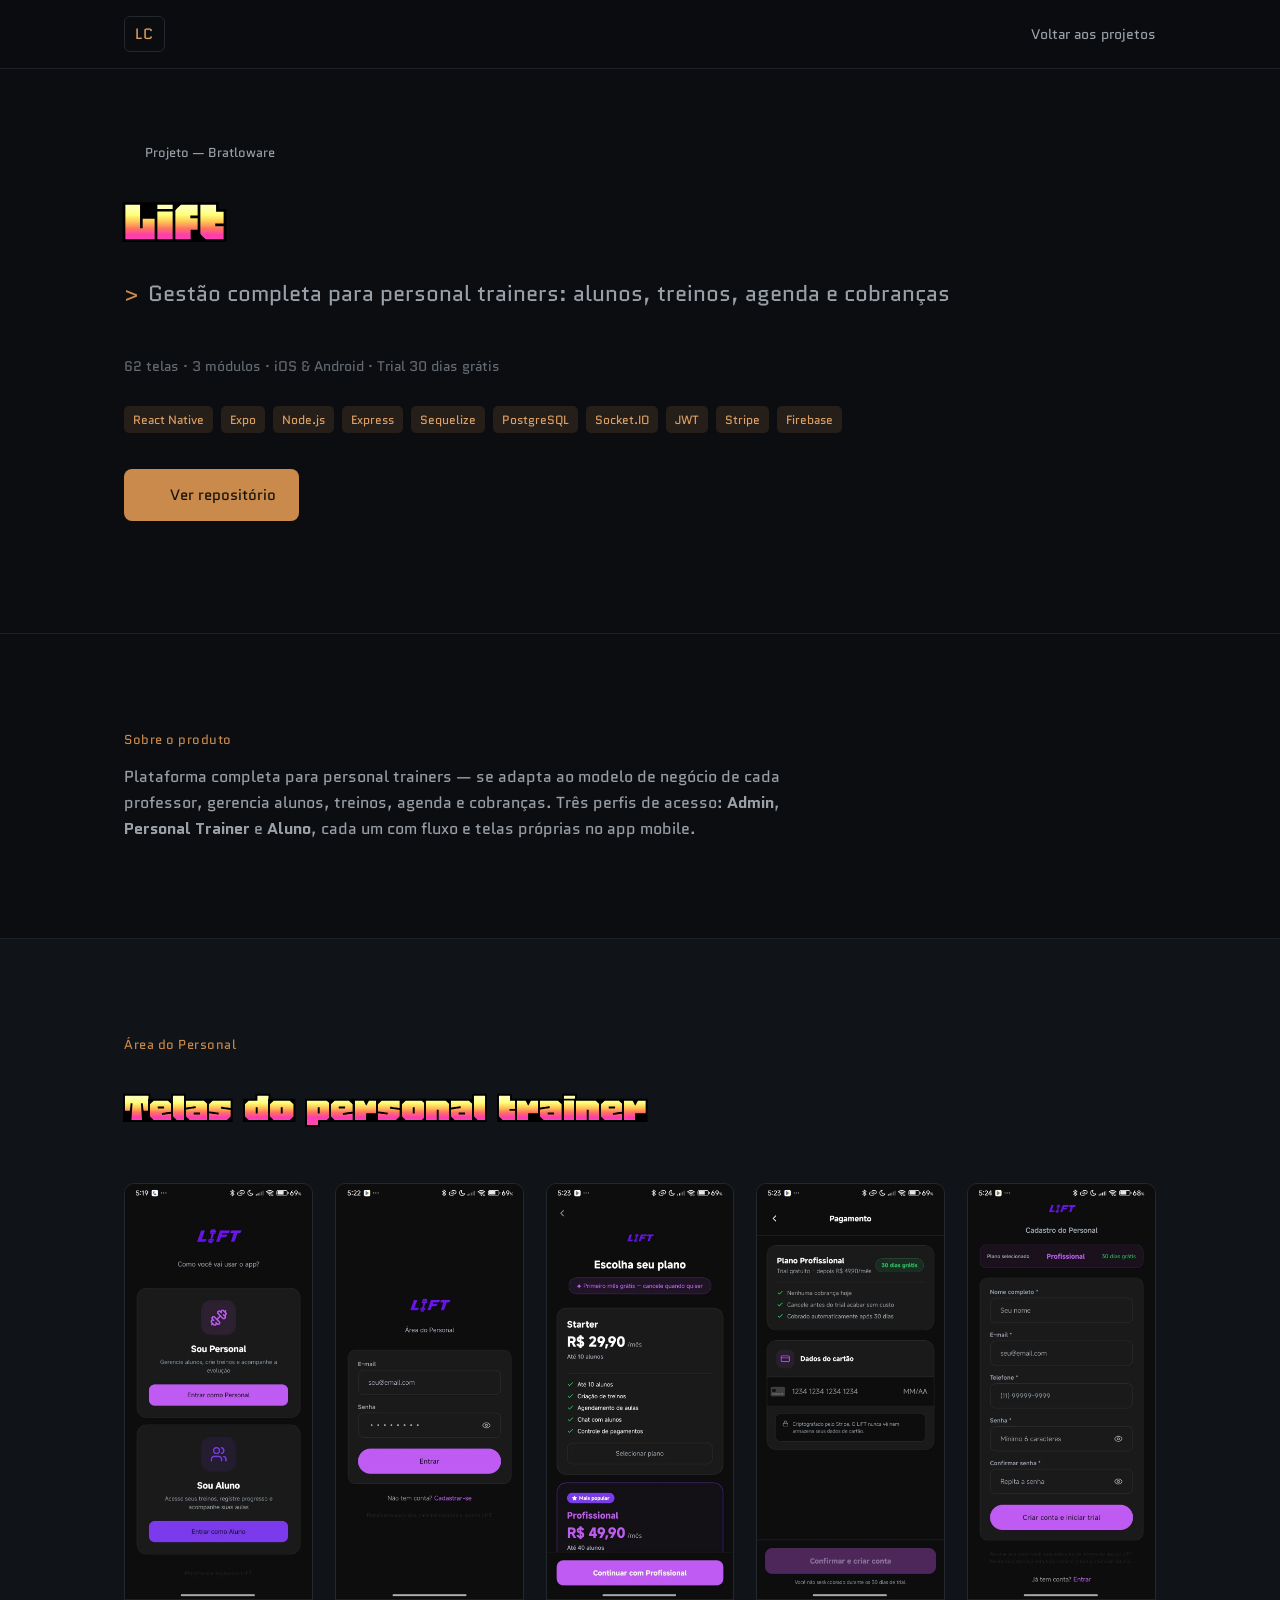
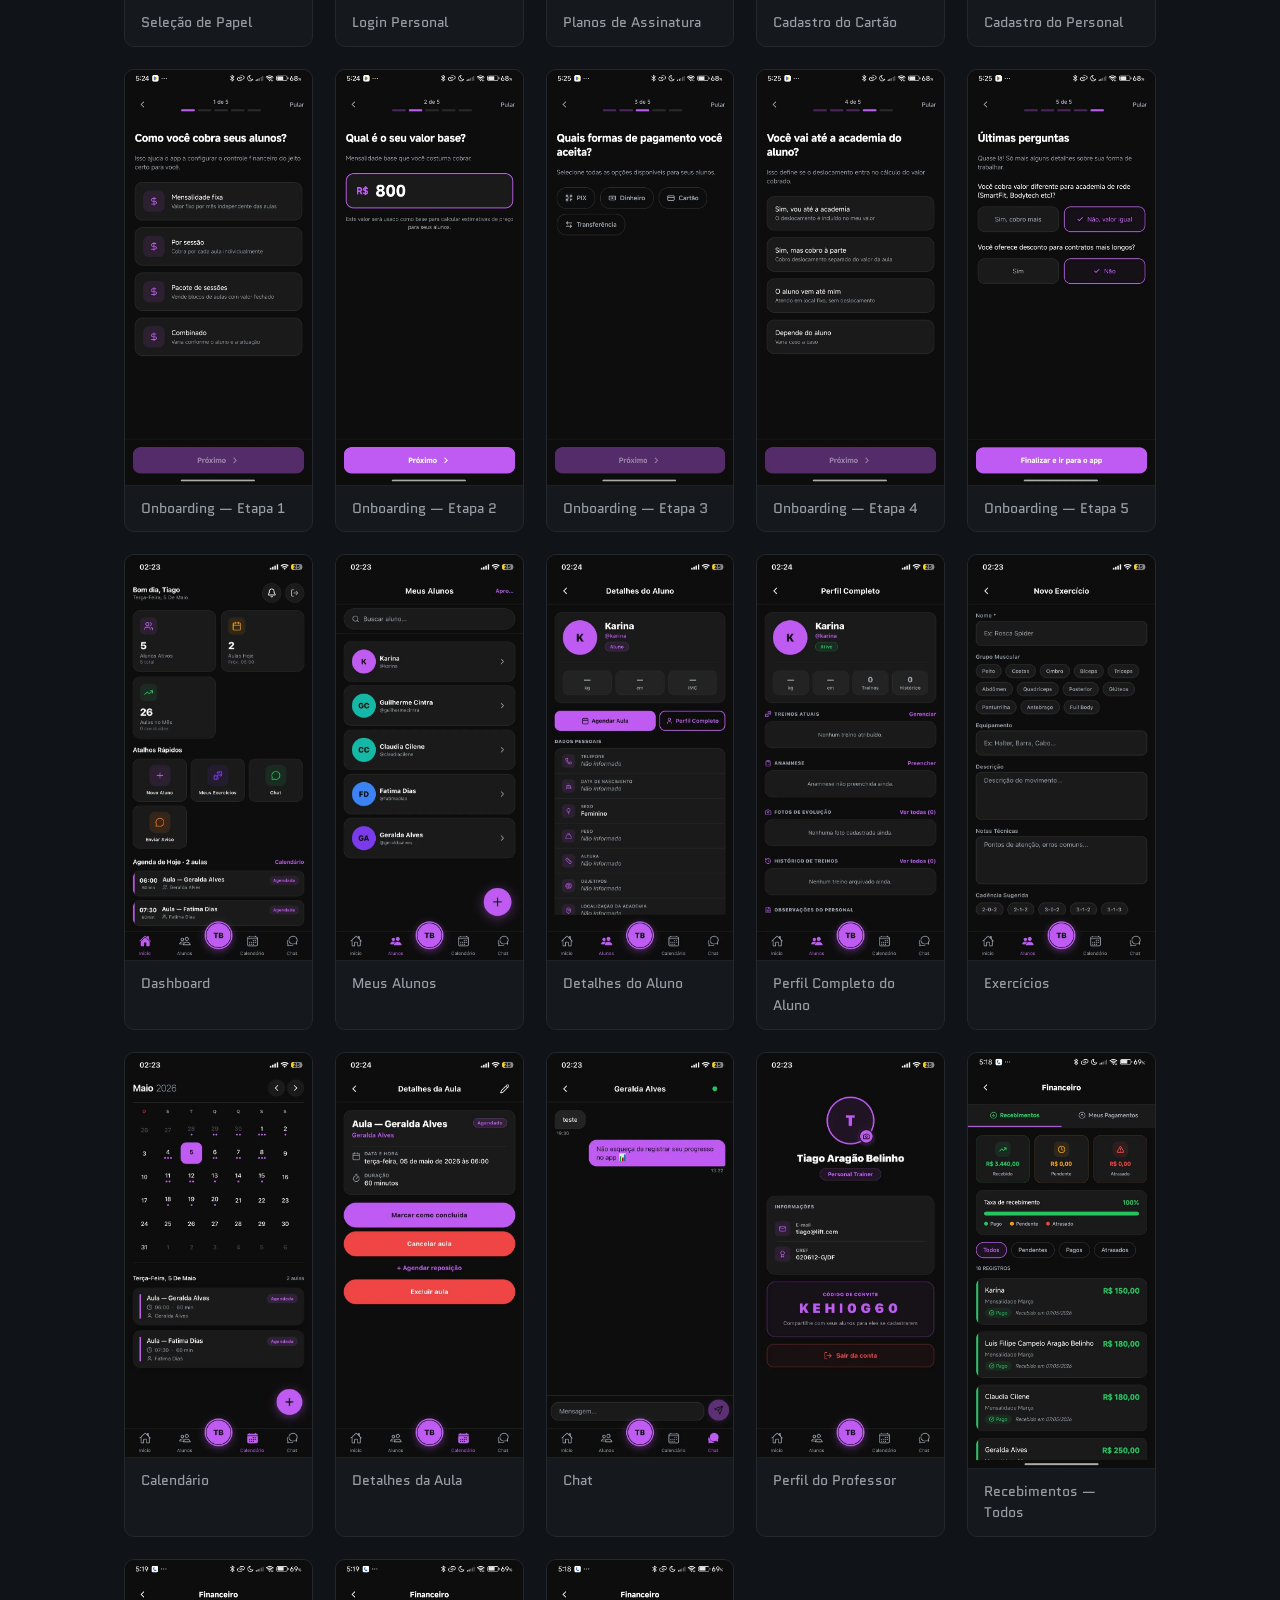
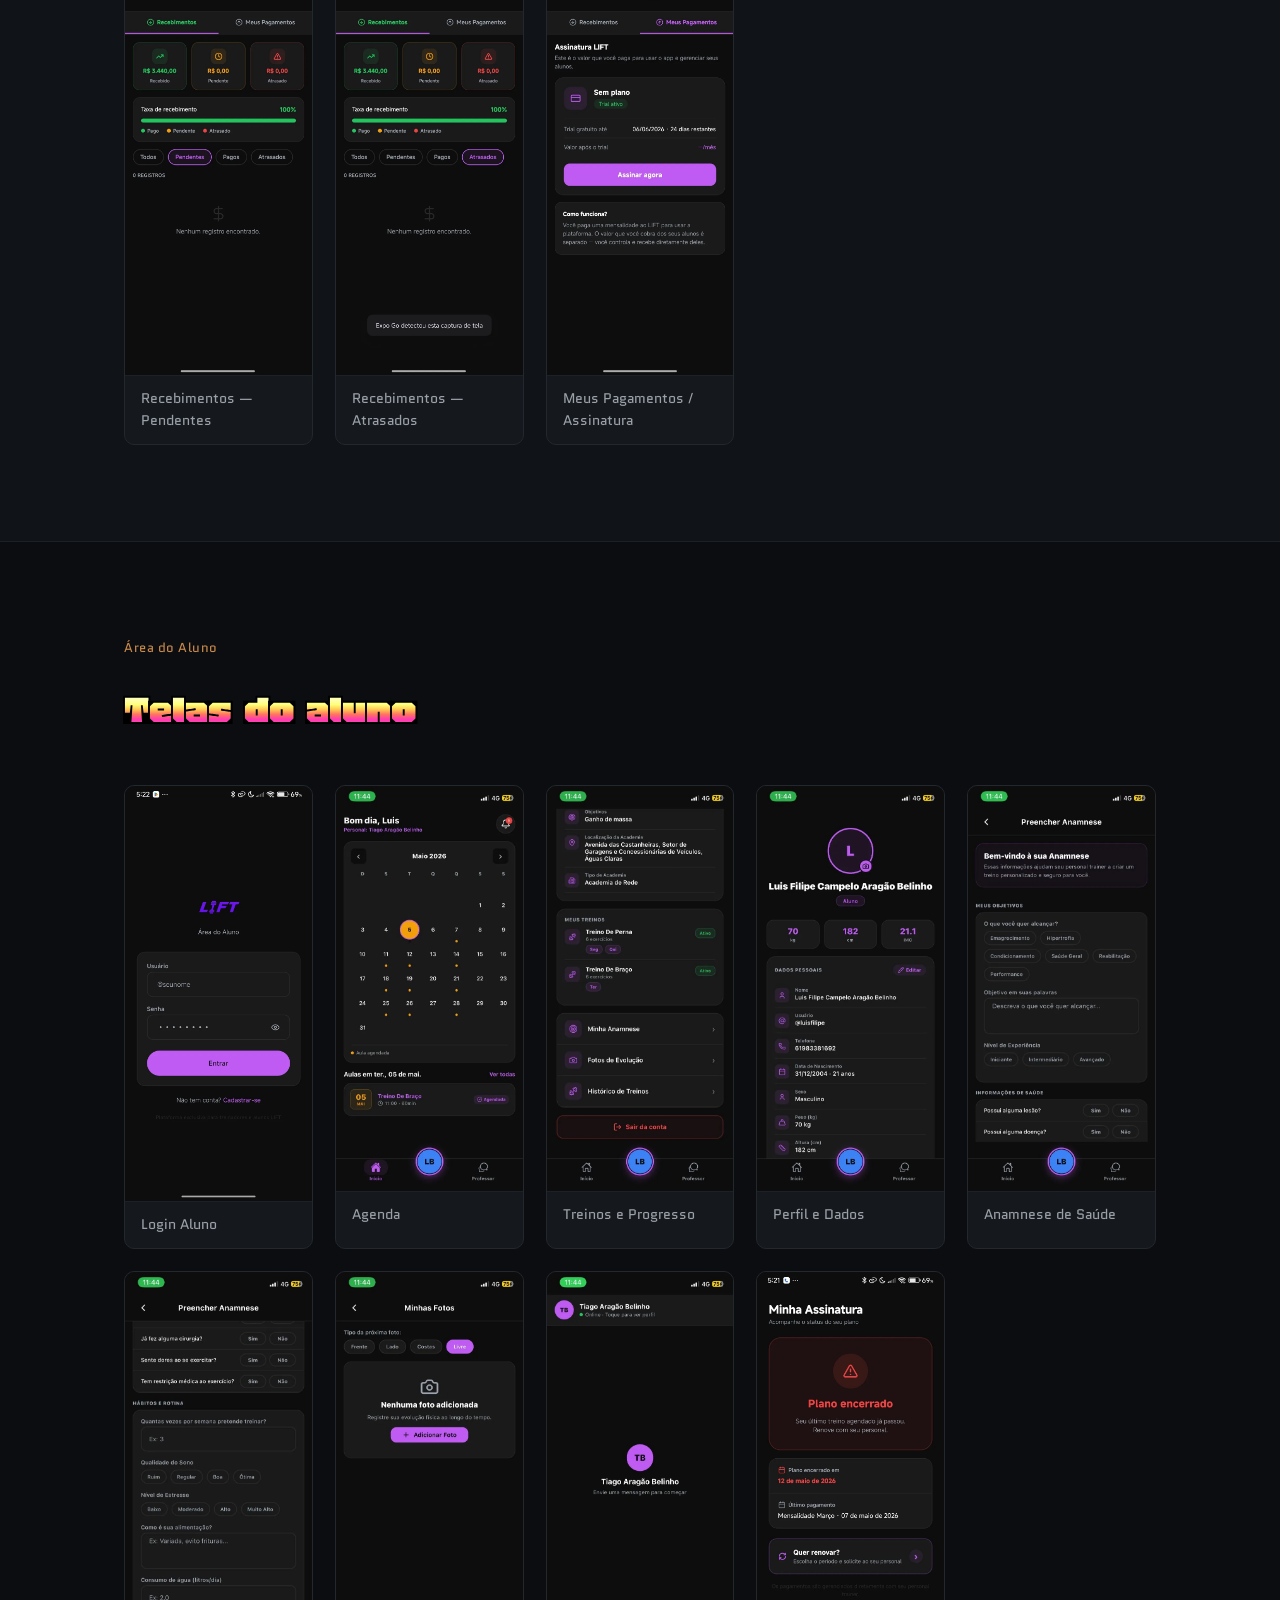
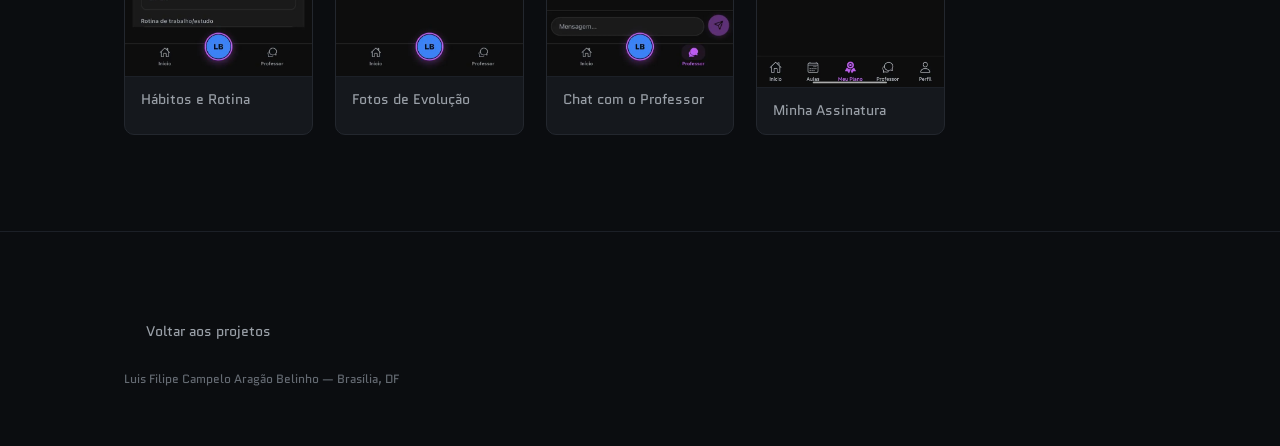
==== projetos/lift.html @ 2c2e4d17 "feito tela do lift" ====
<!DOCTYPE html>
<html lang="pt-BR">
<head>
  <meta charset="UTF-8">
  <meta name="viewport" content="width=device-width, initial-scale=1.0">
  <title>Lift — Projeto de Luis Filipe Campelo Aragão Belinho</title>
  <meta name="description" content="Lift: plataforma de gestão para personal trainers, alunos e academias. Telas da área do personal e da área do aluno.">
  <meta name="color-scheme" content="dark">

  <link rel="preconnect" href="https://fonts.googleapis.com">
  <link rel="preconnect" href="https://fonts.gstatic.com" crossorigin>
  <link href="https://fonts.googleapis.com/css2?family=Honk:MORF@15&family=Quantico:ital,wght@0,400;0,700;1,400;1,700&display=swap" rel="stylesheet">

  <link rel="stylesheet" href="../assets/css/style.css">
  <link rel="icon" href="data:,">
</head>
<body>
  <a class="skip-link" href="#conteudo">Pular para o conteúdo</a>

  <header class="site-header">
    <div class="wrap header-inner">
      <a class="brand" href="../index.html" aria-label="Início">
        <span class="brand-mark">LC</span>
      </a>

      <a class="back-link" href="../index.html#projetos">
        <i data-lucide="arrow-left" aria-hidden="true"></i>
        Voltar aos projetos
      </a>
    </div>
  </header>

  <main id="conteudo">
    <section class="hero project-hero">
      <div class="wrap hero-inner">
        <p class="hero-eyebrow">
          <i data-lucide="folder-git-2" aria-hidden="true"></i>
          Projeto — Bratloware
        </p>

        <h1 class="hero-name">Lift</h1>

        <p class="hero-role">
          <span class="prompt-mark" aria-hidden="true">&gt;</span>
          Gestão completa para personal trainers: alunos, treinos, agenda e cobranças
        </p>

        <p class="project-meta-line">62 telas · 3 módulos · iOS &amp; Android · Trial 30 dias grátis</p>

        <ul class="tag-list project-detail-tags">
          <li>React Native</li>
          <li>Expo</li>
          <li>Node.js</li>
          <li>Express</li>
          <li>Sequelize</li>
          <li>PostgreSQL</li>
          <li>Socket.IO</li>
          <li>JWT</li>
          <li>Stripe</li>
          <li>Firebase</li>
        </ul>

        <div class="hero-actions">
          <a class="btn btn-primary" href="https://github.com/BratlowareOrg/LIFT" target="_blank" rel="noopener noreferrer">
            <i data-lucide="github" aria-hidden="true"></i>
            Ver repositório
          </a>
        </div>
      </div>
    </section>

    <section class="section">
      <div class="wrap">
        <p class="section-kicker">Sobre o produto</p>
        <p class="about-text">
          Plataforma completa para personal trainers — se adapta ao modelo de negócio de cada
          professor, gerencia alunos, treinos, agenda e cobranças. Três perfis de acesso:
          <strong>Admin</strong>, <strong>Personal Trainer</strong> e <strong>Aluno</strong>, cada
          um com fluxo e telas próprias no app mobile.
        </p>
      </div>
    </section>

    <section class="section section-alt">
      <div class="wrap">
        <p class="section-kicker">Área do Personal</p>
        <h2 class="section-title">Telas do personal trainer</h2>

        <div class="screens-grid screens-grid-phone">
          <figure class="screen-card">
            <button class="screen-trigger" type="button" data-full="../assets/img/lift/role-select.webp">
              <img src="../assets/img/lift/role-select.webp" alt="Seleção de papel: Sou Personal ou Sou Aluno" loading="lazy">
            </button>
            <figcaption>Seleção de Papel</figcaption>
          </figure>

          <figure class="screen-card">
            <button class="screen-trigger" type="button" data-full="../assets/img/lift/login-personal.webp">
              <img src="../assets/img/lift/login-personal.webp" alt="Login do personal trainer" loading="lazy">
            </button>
            <figcaption>Login Personal</figcaption>
          </figure>

          <figure class="screen-card">
            <button class="screen-trigger" type="button" data-full="../assets/img/lift/planos.webp">
              <img src="../assets/img/lift/planos.webp" alt="Planos de assinatura: Free, Starter, Profissional e Elite" loading="lazy">
            </button>
            <figcaption>Planos de Assinatura</figcaption>
          </figure>

          <figure class="screen-card">
            <button class="screen-trigger" type="button" data-full="../assets/img/lift/card-setup.webp">
              <img src="../assets/img/lift/card-setup.webp" alt="Cadastro do cartão para o trial de 30 dias" loading="lazy">
            </button>
            <figcaption>Cadastro do Cartão</figcaption>
          </figure>

          <figure class="screen-card">
            <button class="screen-trigger" type="button" data-full="../assets/img/lift/cadastro-personal.webp">
              <img src="../assets/img/lift/cadastro-personal.webp" alt="Cadastro do personal trainer" loading="lazy">
            </button>
            <figcaption>Cadastro do Personal</figcaption>
          </figure>

          <figure class="screen-card">
            <button class="screen-trigger" type="button" data-full="../assets/img/lift/onboarding-etapa1.webp">
              <img src="../assets/img/lift/onboarding-etapa1.webp" alt="Onboarding etapa 1: como cobra os alunos" loading="lazy">
            </button>
            <figcaption>Onboarding — Etapa 1</figcaption>
          </figure>

          <figure class="screen-card">
            <button class="screen-trigger" type="button" data-full="../assets/img/lift/onboarding-etapa2.webp">
              <img src="../assets/img/lift/onboarding-etapa2.webp" alt="Onboarding etapa 2: valor base cobrado" loading="lazy">
            </button>
            <figcaption>Onboarding — Etapa 2</figcaption>
          </figure>

          <figure class="screen-card">
            <button class="screen-trigger" type="button" data-full="../assets/img/lift/onboarding-etapa3.webp">
              <img src="../assets/img/lift/onboarding-etapa3.webp" alt="Onboarding etapa 3: formas de pagamento aceitas" loading="lazy">
            </button>
            <figcaption>Onboarding — Etapa 3</figcaption>
          </figure>

          <figure class="screen-card">
            <button class="screen-trigger" type="button" data-full="../assets/img/lift/onboarding-etapa4.webp">
              <img src="../assets/img/lift/onboarding-etapa4.webp" alt="Onboarding etapa 4: atendimento na academia do aluno" loading="lazy">
            </button>
            <figcaption>Onboarding — Etapa 4</figcaption>
          </figure>

          <figure class="screen-card">
            <button class="screen-trigger" type="button" data-full="../assets/img/lift/onboarding-etapa5.webp">
              <img src="../assets/img/lift/onboarding-etapa5.webp" alt="Onboarding etapa 5: academia de rede e descontos" loading="lazy">
            </button>
            <figcaption>Onboarding — Etapa 5</figcaption>
          </figure>

          <figure class="screen-card">
            <button class="screen-trigger" type="button" data-full="../assets/img/lift/dashboard.webp">
              <img src="../assets/img/lift/dashboard.webp" alt="Dashboard do personal com métricas do dia" loading="lazy">
            </button>
            <figcaption>Dashboard</figcaption>
          </figure>

          <figure class="screen-card">
            <button class="screen-trigger" type="button" data-full="../assets/img/lift/meus-alunos.webp">
              <img src="../assets/img/lift/meus-alunos.webp" alt="Lista de alunos com busca rápida" loading="lazy">
            </button>
            <figcaption>Meus Alunos</figcaption>
          </figure>

          <figure class="screen-card">
            <button class="screen-trigger" type="button" data-full="../assets/img/lift/detalhes-aluno.webp">
              <img src="../assets/img/lift/detalhes-aluno.webp" alt="Detalhes do aluno: dados físicos e treinos ativos" loading="lazy">
            </button>
            <figcaption>Detalhes do Aluno</figcaption>
          </figure>

          <figure class="screen-card">
            <button class="screen-trigger" type="button" data-full="../assets/img/lift/perfil-completo-aluno.webp">
              <img src="../assets/img/lift/perfil-completo-aluno.webp" alt="Perfil completo do aluno com anamnese e fotos de evolução" loading="lazy">
            </button>
            <figcaption>Perfil Completo do Aluno</figcaption>
          </figure>

          <figure class="screen-card">
            <button class="screen-trigger" type="button" data-full="../assets/img/lift/exercicio.webp">
              <img src="../assets/img/lift/exercicio.webp" alt="Cadastro de exercício com grupo muscular e cadência" loading="lazy">
            </button>
            <figcaption>Exercícios</figcaption>
          </figure>

          <figure class="screen-card">
            <button class="screen-trigger" type="button" data-full="../assets/img/lift/calendario.webp">
              <img src="../assets/img/lift/calendario.webp" alt="Calendário mensal de aulas agendadas" loading="lazy">
            </button>
            <figcaption>Calendário</figcaption>
          </figure>

          <figure class="screen-card">
            <button class="screen-trigger" type="button" data-full="../assets/img/lift/detalhes-aula.webp">
              <img src="../assets/img/lift/detalhes-aula.webp" alt="Detalhes da aula com opções de concluir ou cancelar" loading="lazy">
            </button>
            <figcaption>Detalhes da Aula</figcaption>
          </figure>

          <figure class="screen-card">
            <button class="screen-trigger" type="button" data-full="../assets/img/lift/chat-professor.webp">
              <img src="../assets/img/lift/chat-professor.webp" alt="Chat individual do professor com o aluno" loading="lazy">
            </button>
            <figcaption>Chat</figcaption>
          </figure>

          <figure class="screen-card">
            <button class="screen-trigger" type="button" data-full="../assets/img/lift/perfil-professor.webp">
              <img src="../assets/img/lift/perfil-professor.webp" alt="Perfil do professor com código de convite e chave PIX" loading="lazy">
            </button>
            <figcaption>Perfil do Professor</figcaption>
          </figure>

          <figure class="screen-card">
            <button class="screen-trigger" type="button" data-full="../assets/img/lift/financeiro-recebimentos-todos.webp">
              <img src="../assets/img/lift/financeiro-recebimentos-todos.webp" alt="Painel de recebimentos dos alunos, filtro todos" loading="lazy">
            </button>
            <figcaption>Recebimentos — Todos</figcaption>
          </figure>

          <figure class="screen-card">
            <button class="screen-trigger" type="button" data-full="../assets/img/lift/financeiro-recebimentos-pendentes.webp">
              <img src="../assets/img/lift/financeiro-recebimentos-pendentes.webp" alt="Painel de recebimentos, filtro pendentes" loading="lazy">
            </button>
            <figcaption>Recebimentos — Pendentes</figcaption>
          </figure>

          <figure class="screen-card">
            <button class="screen-trigger" type="button" data-full="../assets/img/lift/financeiro-recebimentos-atrasados.webp">
              <img src="../assets/img/lift/financeiro-recebimentos-atrasados.webp" alt="Painel de recebimentos, filtro atrasados" loading="lazy">
            </button>
            <figcaption>Recebimentos — Atrasados</figcaption>
          </figure>

          <figure class="screen-card">
            <button class="screen-trigger" type="button" data-full="../assets/img/lift/financeiro-meus-pagamentos.webp">
              <img src="../assets/img/lift/financeiro-meus-pagamentos.webp" alt="Assinatura do personal no Lift: plano e status" loading="lazy">
            </button>
            <figcaption>Meus Pagamentos / Assinatura</figcaption>
          </figure>
        </div>
      </div>
    </section>

    <section class="section">
      <div class="wrap">
        <p class="section-kicker">Área do Aluno</p>
        <h2 class="section-title">Telas do aluno</h2>

        <div class="screens-grid screens-grid-phone">
          <figure class="screen-card">
            <button class="screen-trigger" type="button" data-full="../assets/img/lift/login-aluno.webp">
              <img src="../assets/img/lift/login-aluno.webp" alt="Login do aluno" loading="lazy">
            </button>
            <figcaption>Login Aluno</figcaption>
          </figure>

          <figure class="screen-card">
            <button class="screen-trigger" type="button" data-full="../assets/img/lift/agenda-aluno.webp">
              <img src="../assets/img/lift/agenda-aluno.webp" alt="Agenda do aluno com próximas aulas" loading="lazy">
            </button>
            <figcaption>Agenda</figcaption>
          </figure>

          <figure class="screen-card">
            <button class="screen-trigger" type="button" data-full="../assets/img/lift/treinos-aluno.webp">
              <img src="../assets/img/lift/treinos-aluno.webp" alt="Treinos atribuídos pelo professor, com séries e cargas" loading="lazy">
            </button>
            <figcaption>Treinos e Progresso</figcaption>
          </figure>

          <figure class="screen-card">
            <button class="screen-trigger" type="button" data-full="../assets/img/lift/perfil-aluno.webp">
              <img src="../assets/img/lift/perfil-aluno.webp" alt="Perfil e dados do aluno" loading="lazy">
            </button>
            <figcaption>Perfil e Dados</figcaption>
          </figure>

          <figure class="screen-card">
            <button class="screen-trigger" type="button" data-full="../assets/img/lift/anamnese.webp">
              <img src="../assets/img/lift/anamnese.webp" alt="Questionário de anamnese de saúde" loading="lazy">
            </button>
            <figcaption>Anamnese de Saúde</figcaption>
          </figure>

          <figure class="screen-card">
            <button class="screen-trigger" type="button" data-full="../assets/img/lift/habitos-rotina.webp">
              <img src="../assets/img/lift/habitos-rotina.webp" alt="Hábitos e rotina: sono, estresse e alimentação" loading="lazy">
            </button>
            <figcaption>Hábitos e Rotina</figcaption>
          </figure>

          <figure class="screen-card">
            <button class="screen-trigger" type="button" data-full="../assets/img/lift/fotos-evolucao.webp">
              <img src="../assets/img/lift/fotos-evolucao.webp" alt="Fotos de evolução física por categoria" loading="lazy">
            </button>
            <figcaption>Fotos de Evolução</figcaption>
          </figure>

          <figure class="screen-card">
            <button class="screen-trigger" type="button" data-full="../assets/img/lift/chat-aluno.webp">
              <img src="../assets/img/lift/chat-aluno.webp" alt="Chat do aluno com o professor" loading="lazy">
            </button>
            <figcaption>Chat com o Professor</figcaption>
          </figure>

          <figure class="screen-card">
            <button class="screen-trigger" type="button" data-full="../assets/img/lift/minha-assinatura.webp">
              <img src="../assets/img/lift/minha-assinatura.webp" alt="Status da assinatura do aluno e botão de renovar" loading="lazy">
            </button>
            <figcaption>Minha Assinatura</figcaption>
          </figure>
        </div>
      </div>
    </section>
  </main>

  <footer class="site-footer">
    <div class="wrap footer-inner">
      <a class="back-link" href="../index.html#projetos">
        <i data-lucide="arrow-left" aria-hidden="true"></i>
        Voltar aos projetos
      </a>
      <p class="footer-note">Luis Filipe Campelo Aragão Belinho — Brasília, DF</p>
    </div>
  </footer>

  <div class="lightbox" id="lightbox" hidden>
    <button class="lightbox-close" id="lightboxClose" type="button" aria-label="Fechar imagem">
      <i data-lucide="x" aria-hidden="true"></i>
    </button>
    <img id="lightboxImg" src="" alt="">
  </div>

  <script src="https://unpkg.com/lucide@0.260.0/dist/umd/lucide.js"></script>
  <script src="../assets/js/project-gallery.js"></script>
</body>
</html>
---- assets/css/style.css ----
/* ---------------------------------------------------------------
   Luis Filipe Campelo Aragão Belinho — Portfólio
   Paleta escura sóbria: base grafite-azulada + accent cobre.
   Tipografia: Honk nos títulos (h1/h2/h3), Quantico no resto.
--------------------------------------------------------------- */

:root {
  --bg: #0b0d10;
  --bg-elevated: #101317;
  --surface: #15181d;
  --surface-hover: #1a1e24;
  --border: #23272e;
  --border-soft: #1c2027;

  --text: #eae7e1;
  --text-muted: #9aa0a8;
  --text-faint: #656b73;

  --accent: #c98a4b;
  --accent-strong: #e0a165;
  --accent-soft: rgba(201, 138, 75, 0.14);

  --font-display: "Honk", system-ui, sans-serif;
  --font-body: "Quantico", system-ui, -apple-system, sans-serif;
  --font-mono: "Quantico", "SFMono-Regular", Consolas, monospace;

  --max-width: 1080px;
  --radius: 10px;
  --transition: 180ms cubic-bezier(0.4, 0, 0.2, 1);
}

/* Reset ----------------------------------------------------------- */
*,
*::before,
*::after {
  box-sizing: border-box;
  margin: 0;
  padding: 0;
}

html {
  scroll-behavior: smooth;
}

@media (prefers-reduced-motion: reduce) {
  html {
    scroll-behavior: auto;
  }
  *,
  *::before,
  *::after {
    animation-duration: 0.01ms !important;
    animation-iteration-count: 1 !important;
    transition-duration: 0.01ms !important;
  }
}

body {
  background: var(--bg);
  color: var(--text);
  font-family: var(--font-body);
  font-size: 16px;
  line-height: 1.6;
  -webkit-font-smoothing: antialiased;
}

img,
svg {
  display: block;
  max-width: 100%;
}

a {
  color: inherit;
  text-decoration: none;
}

ul {
  list-style: none;
}

button {
  font: inherit;
  color: inherit;
  background: none;
  border: none;
  cursor: pointer;
}

h1,
h2,
h3 {
  font-weight: 600;
  letter-spacing: -0.01em;
}

h1,
h2 {
  font-family: var(--font-display);
}

h3 {
  font-family: var(--font-body);
}

[data-lucide] {
  width: 1.15em;
  height: 1.15em;
  stroke-width: 1.75;
}

.wrap {
  max-width: var(--max-width);
  margin: 0 auto;
  padding: 0 24px;
}

.skip-link {
  position: absolute;
  top: -100%;
  left: 24px;
  z-index: 200;
  background: var(--accent);
  color: #14100a;
  padding: 10px 16px;
  border-radius: 6px;
  font-weight: 600;
  transition: top var(--transition);
}

.skip-link:focus {
  top: 12px;
}

:focus-visible {
  outline: 2px solid var(--accent-strong);
  outline-offset: 3px;
}

/* Header ------------------------------------------------------------ */
.site-header {
  position: sticky;
  top: 0;
  z-index: 100;
  background: rgba(11, 13, 16, 0.86);
  backdrop-filter: blur(10px);
  border-bottom: 1px solid var(--border-soft);
}

.header-inner {
  display: flex;
  align-items: center;
  justify-content: space-between;
  height: 68px;
}

.brand-mark {
  font-family: var(--font-mono);
  font-size: 0.95rem;
  font-weight: 500;
  letter-spacing: 0.06em;
  color: var(--accent-strong);
  border: 1px solid var(--border);
  border-radius: 6px;
  padding: 6px 10px;
}

.site-nav ul {
  display: flex;
  gap: 32px;
}

.site-nav a {
  font-size: 0.9rem;
  color: var(--text-muted);
  transition: color var(--transition);
}

.site-nav a:hover,
.site-nav a.is-active {
  color: var(--text);
}

.nav-toggle {
  display: none;
  color: var(--text);
}

.nav-toggle .icon-close {
  display: none;
}

.nav-toggle[aria-expanded="true"] .icon-menu {
  display: none;
}

.nav-toggle[aria-expanded="true"] .icon-close {
  display: block;
}

.mobile-nav {
  border-top: 1px solid var(--border-soft);
  background: var(--bg-elevated);
}

.mobile-nav ul {
  display: flex;
  flex-direction: column;
  padding: 8px 24px 16px;
}

.mobile-nav a {
  display: block;
  padding: 12px 0;
  font-size: 0.95rem;
  color: var(--text-muted);
  border-bottom: 1px solid var(--border-soft);
}

.mobile-nav a:hover {
  color: var(--text);
}

@media (max-width: 720px) {
  .site-nav {
    display: none;
  }
  .nav-toggle {
    display: inline-flex;
  }
}

/* Hero --------------------------------------------------------------- */
.hero {
  padding: 112px 0 88px;
  border-bottom: 1px solid var(--border-soft);
}

.hero-eyebrow {
  display: inline-flex;
  align-items: center;
  gap: 8px;
  font-family: var(--font-mono);
  font-size: 0.82rem;
  color: var(--text-muted);
  margin-bottom: 24px;
}

.hero-eyebrow [data-lucide] {
  width: 1em;
  height: 1em;
  color: var(--accent);
}

.hero-name {
  font-size: clamp(2.5rem, 6vw, 4.25rem);
  line-height: 1.05;
  margin-bottom: 18px;
}

.hero-role {
  display: flex;
  align-items: baseline;
  gap: 10px;
  font-size: clamp(1.1rem, 2.4vw, 1.4rem);
  color: var(--text-muted);
  margin-bottom: 44px;
}

.prompt-mark {
  font-family: var(--font-mono);
  color: var(--accent);
}

.hero-actions {
  display: flex;
  flex-wrap: wrap;
  gap: 14px;
  margin-bottom: 48px;
}

.btn {
  display: inline-flex;
  align-items: center;
  gap: 8px;
  padding: 13px 22px;
  border-radius: 8px;
  font-size: 0.92rem;
  font-weight: 500;
  border: 1px solid transparent;
  transition: background var(--transition), border-color var(--transition), transform var(--transition);
}

.btn [data-lucide] {
  width: 1em;
  height: 1em;
}

.btn:active {
  transform: translateY(1px);
}

.btn-primary {
  background: var(--accent);
  color: #14100a;
}

.btn-primary:hover {
  background: var(--accent-strong);
}

.btn-ghost {
  border-color: var(--border);
  color: var(--text);
}

.btn-ghost:hover {
  border-color: var(--accent);
  background: var(--surface);
}

.hero-social {
  display: flex;
  gap: 14px;
}

.hero-social a {
  display: inline-flex;
  align-items: center;
  justify-content: center;
  width: 40px;
  height: 40px;
  border: 1px solid var(--border);
  border-radius: 8px;
  color: var(--text-muted);
  transition: color var(--transition), border-color var(--transition);
}

.hero-social a:hover {
  color: var(--accent-strong);
  border-color: var(--accent);
}

/* Sections ------------------------------------------------------------ */
.section {
  padding: 96px 0;
  border-bottom: 1px solid var(--border-soft);
}

.section-alt {
  background: var(--bg-elevated);
}

.section-kicker {
  font-family: var(--font-mono);
  font-size: 0.8rem;
  color: var(--accent);
  letter-spacing: 0.04em;
  margin-bottom: 14px;
}

.section-title {
  font-size: clamp(2.1rem, 4.2vw, 3rem);
  margin-bottom: 36px;
  max-width: 640px;
}

.about-text {
  max-width: 680px;
  color: var(--text-muted);
  font-size: 1.02rem;
}

/* Skills ---------------------------------------------------------------- */
.skills-grid {
  display: grid;
  grid-template-columns: repeat(auto-fit, minmax(230px, 1fr));
  gap: 20px;
}

.skill-group {
  border: 1px solid var(--border);
  border-radius: var(--radius);
  padding: 22px;
  background: var(--surface);
  transition: border-color var(--transition);
}

.skill-group:hover {
  border-color: var(--accent);
}

.skill-group-head {
  display: flex;
  align-items: center;
  gap: 10px;
  margin-bottom: 16px;
  color: var(--accent-strong);
}

.skill-group-head h3 {
  font-size: 0.95rem;
  color: var(--text);
}

.skill-chips {
  display: flex;
  flex-wrap: wrap;
  gap: 8px;
}

.skill-chips li {
  font-size: 0.82rem;
  color: var(--text-muted);
  border: 1px solid var(--border-soft);
  border-radius: 6px;
  padding: 5px 10px;
}

/* Projects ---------------------------------------------------------------- */
.projects-grid {
  display: grid;
  grid-template-columns: repeat(auto-fit, minmax(320px, 1fr));
  gap: 22px;
}

.project-card {
  border: 1px solid var(--border);
  border-radius: var(--radius);
  padding: 28px;
  background: var(--surface);
  transition: border-color var(--transition), transform var(--transition);
}

.project-card:hover {
  border-color: var(--accent);
  transform: translateY(-2px);
}

.project-card-head {
  display: flex;
  align-items: center;
  justify-content: space-between;
  margin-bottom: 14px;
}

.project-card-head h3 {
  font-size: 1.15rem;
}

.project-more-link {
  display: inline-flex;
  align-items: center;
  gap: 6px;
  flex-shrink: 0;
  font-family: var(--font-mono);
  font-size: 0.8rem;
  color: var(--text-muted);
  padding: 6px 12px;
  border: 1px solid var(--border);
  border-radius: 8px;
  transition: color var(--transition), border-color var(--transition), transform var(--transition);
}

.project-more-link [data-lucide] {
  width: 0.95em;
  height: 0.95em;
  transition: transform var(--transition);
}

.project-more-link:hover {
  color: var(--accent-strong);
  border-color: var(--accent);
}

.project-more-link:hover [data-lucide] {
  transform: translateX(2px);
}

.project-card p {
  color: var(--text-muted);
  font-size: 0.94rem;
  margin-bottom: 18px;
}

.project-stack {
  display: flex;
  align-items: center;
  flex-wrap: wrap;
  gap: 10px;
  min-height: 30px;
}

.project-stack-label {
  display: inline-flex;
  align-items: center;
  gap: 6px;
  font-family: var(--font-mono);
  font-size: 0.75rem;
  color: var(--text-faint);
  flex-shrink: 0;
}

.project-stack-label [data-lucide] {
  width: 0.95em;
  height: 0.95em;
  color: var(--accent);
}

.tag-list {
  display: flex;
  flex-wrap: wrap;
  gap: 8px;
}

.tag-list li {
  font-family: var(--font-mono);
  font-size: 0.75rem;
  color: var(--accent-strong);
  background: var(--accent-soft);
  border-radius: 5px;
  padding: 4px 9px;
}

/* Em dispositivos com hover real, o stack fica oculto até o cursor passar
   sobre o card — reforça a leitura "terminal" do rótulo ">" sem esconder
   a informação de quem usa toque (sem :hover confiável). */
@media (hover: hover) and (pointer: fine) {
  .project-stack-label::after {
    content: "_";
    margin-left: 1px;
    color: var(--accent);
    animation: caret-blink 1.1s steps(1) infinite;
  }

  .project-card:hover .project-stack-label::after,
  .project-card:focus-within .project-stack-label::after {
    display: none;
  }

  .project-stack .tag-list li {
    opacity: 0;
    transform: translateX(-8px);
    transition: opacity 260ms ease, transform 260ms ease;
  }

  .project-stack .tag-list li:nth-child(1) { transition-delay: 40ms; }
  .project-stack .tag-list li:nth-child(2) { transition-delay: 100ms; }
  .project-stack .tag-list li:nth-child(3) { transition-delay: 160ms; }
  .project-stack .tag-list li:nth-child(4) { transition-delay: 220ms; }
  .project-stack .tag-list li:nth-child(5) { transition-delay: 280ms; }

  .project-card:hover .project-stack .tag-list li,
  .project-card:focus-within .project-stack .tag-list li {
    opacity: 1;
    transform: translateX(0);
  }
}

@keyframes caret-blink {
  0%, 45% { opacity: 1; }
  50%, 100% { opacity: 0; }
}

/* Timeline (Experiência) ---------------------------------------------------- */
.timeline {
  position: relative;
  max-width: 680px;
}

.timeline-item {
  position: relative;
  padding-left: 28px;
  border-left: 1px solid var(--border);
}

.timeline-item:not(:last-child) {
  padding-bottom: 8px;
}

.timeline-marker {
  position: absolute;
  left: -5px;
  top: 6px;
  width: 9px;
  height: 9px;
  border-radius: 50%;
  background: var(--accent);
}

.timeline-period {
  font-family: var(--font-mono);
  font-size: 0.78rem;
  color: var(--accent);
  margin-bottom: 8px;
}

.timeline-content h3 {
  font-size: 1.1rem;
  margin-bottom: 6px;
}

.timeline-meta {
  color: var(--text-faint);
  font-size: 0.85rem;
  margin-bottom: 12px;
}

.timeline-content p:last-child {
  color: var(--text-muted);
  font-size: 0.94rem;
  max-width: 600px;
}

/* Education ------------------------------------------------------------------ */
.education-list {
  display: flex;
  flex-direction: column;
  gap: 24px;
  max-width: 680px;
}

.education-list li {
  display: flex;
  gap: 16px;
  align-items: flex-start;
}

.education-list [data-lucide] {
  color: var(--accent);
  flex-shrink: 0;
  margin-top: 2px;
}

.education-list h3 {
  font-size: 1rem;
  margin-bottom: 4px;
}

/* Certificados ----------------------------------------------------------------- */
.certificates-grid {
  display: grid;
  grid-template-columns: repeat(auto-fit, minmax(240px, 1fr));
  gap: 18px;
}

.certificate-card {
  border: 1px solid var(--border);
  border-radius: var(--radius);
  padding: 22px;
  background: var(--surface);
  transition: border-color var(--transition), transform var(--transition);
}

.certificate-card:hover {
  border-color: var(--accent);
  transform: translateY(-2px);
}

.certificate-card-featured {
  grid-column: span 2;
  border-color: var(--accent);
  background: linear-gradient(160deg, var(--accent-soft), var(--surface) 60%);
}

.certificate-card-head {
  display: flex;
  align-items: center;
  justify-content: space-between;
  margin-bottom: 14px;
}

.certificate-card-head > [data-lucide]:first-child {
  color: var(--accent);
  width: 1.3em;
  height: 1.3em;
}

.certificate-card-head a {
  display: inline-flex;
  align-items: center;
  justify-content: center;
  width: 34px;
  height: 34px;
  border: 1px solid var(--border);
  border-radius: 8px;
  color: var(--text-muted);
  transition: color var(--transition), border-color var(--transition);
}

.certificate-card-head a:hover {
  color: var(--accent-strong);
  border-color: var(--accent);
}

.certificate-card h3 {
  font-size: 1.02rem;
  margin-bottom: 6px;
}

.certificate-meta {
  font-family: var(--font-mono);
  font-size: 0.78rem;
  color: var(--text-faint);
}

.certificate-card p:not(.certificate-meta) {
  margin-top: 10px;
  color: var(--text-muted);
  font-size: 0.9rem;
}

@media (max-width: 640px) {
  .certificate-card-featured {
    grid-column: span 1;
  }
}

/* Footer / Contato ------------------------------------------------------------- */
.site-footer {
  padding: 88px 0 56px;
}

.contact-list {
  display: grid;
  grid-template-columns: repeat(auto-fit, minmax(240px, 1fr));
  gap: 14px;
  margin-bottom: 56px;
}

.contact-list a {
  display: flex;
  align-items: center;
  gap: 12px;
  padding: 14px 16px;
  border: 1px solid var(--border);
  border-radius: var(--radius);
  color: var(--text-muted);
  font-size: 0.9rem;
  transition: color var(--transition), border-color var(--transition);
}

.contact-list a:hover {
  color: var(--text);
  border-color: var(--accent);
}

.contact-list [data-lucide] {
  color: var(--accent);
  flex-shrink: 0;
}

.footer-note {
  font-family: var(--font-mono);
  font-size: 0.78rem;
  color: var(--text-faint);
}

/* Project detail pages ---------------------------------------------------- */
.back-link {
  display: inline-flex;
  align-items: center;
  gap: 8px;
  font-size: 0.88rem;
  color: var(--text-muted);
  transition: color var(--transition);
}

.back-link [data-lucide] {
  width: 1em;
  height: 1em;
}

.back-link:hover {
  color: var(--accent-strong);
}

.site-footer .back-link {
  margin-bottom: 28px;
}

.project-hero {
  padding: 72px 0 64px;
}

.project-meta-line {
  font-family: var(--font-mono);
  font-size: 0.85rem;
  color: var(--text-faint);
  margin-bottom: 28px;
}

.project-detail-tags {
  margin-bottom: 36px;
}

.screens-grid {
  display: grid;
  grid-template-columns: repeat(auto-fit, minmax(300px, 1fr));
  gap: 22px;
}

.screens-grid-phone {
  grid-template-columns: repeat(auto-fill, minmax(160px, 1fr));
}

.screen-card {
  border: 1px solid var(--border);
  border-radius: var(--radius);
  overflow: hidden;
  background: var(--surface);
  transition: border-color var(--transition), transform var(--transition);
}

.screen-card:hover {
  border-color: var(--accent);
  transform: translateY(-2px);
}

.screen-trigger {
  display: block;
  width: 100%;
  padding: 0;
  border: none;
  background: none;
  cursor: zoom-in;
  line-height: 0;
}

.screen-trigger img {
  width: 100%;
  height: auto;
  display: block;
}

.screen-card figcaption {
  padding: 12px 16px;
  font-size: 0.85rem;
  color: var(--text-muted);
  border-top: 1px solid var(--border-soft);
}

.lightbox {
  position: fixed;
  inset: 0;
  z-index: 300;
  display: flex;
  align-items: center;
  justify-content: center;
  padding: 40px;
  background: rgba(6, 7, 9, 0.92);
  backdrop-filter: blur(4px);
}

.lightbox[hidden] {
  display: none;
}

.lightbox img {
  max-width: 100%;
  max-height: 100%;
  border-radius: 8px;
  border: 1px solid var(--border);
}

.lightbox-close {
  position: absolute;
  top: 24px;
  right: 24px;
  display: inline-flex;
  align-items: center;
  justify-content: center;
  width: 40px;
  height: 40px;
  border: 1px solid var(--border);
  border-radius: 8px;
  color: var(--text);
  background: var(--bg-elevated);
  transition: border-color var(--transition), color var(--transition);
}

.lightbox-close:hover {
  color: var(--accent-strong);
  border-color: var(--accent);
}
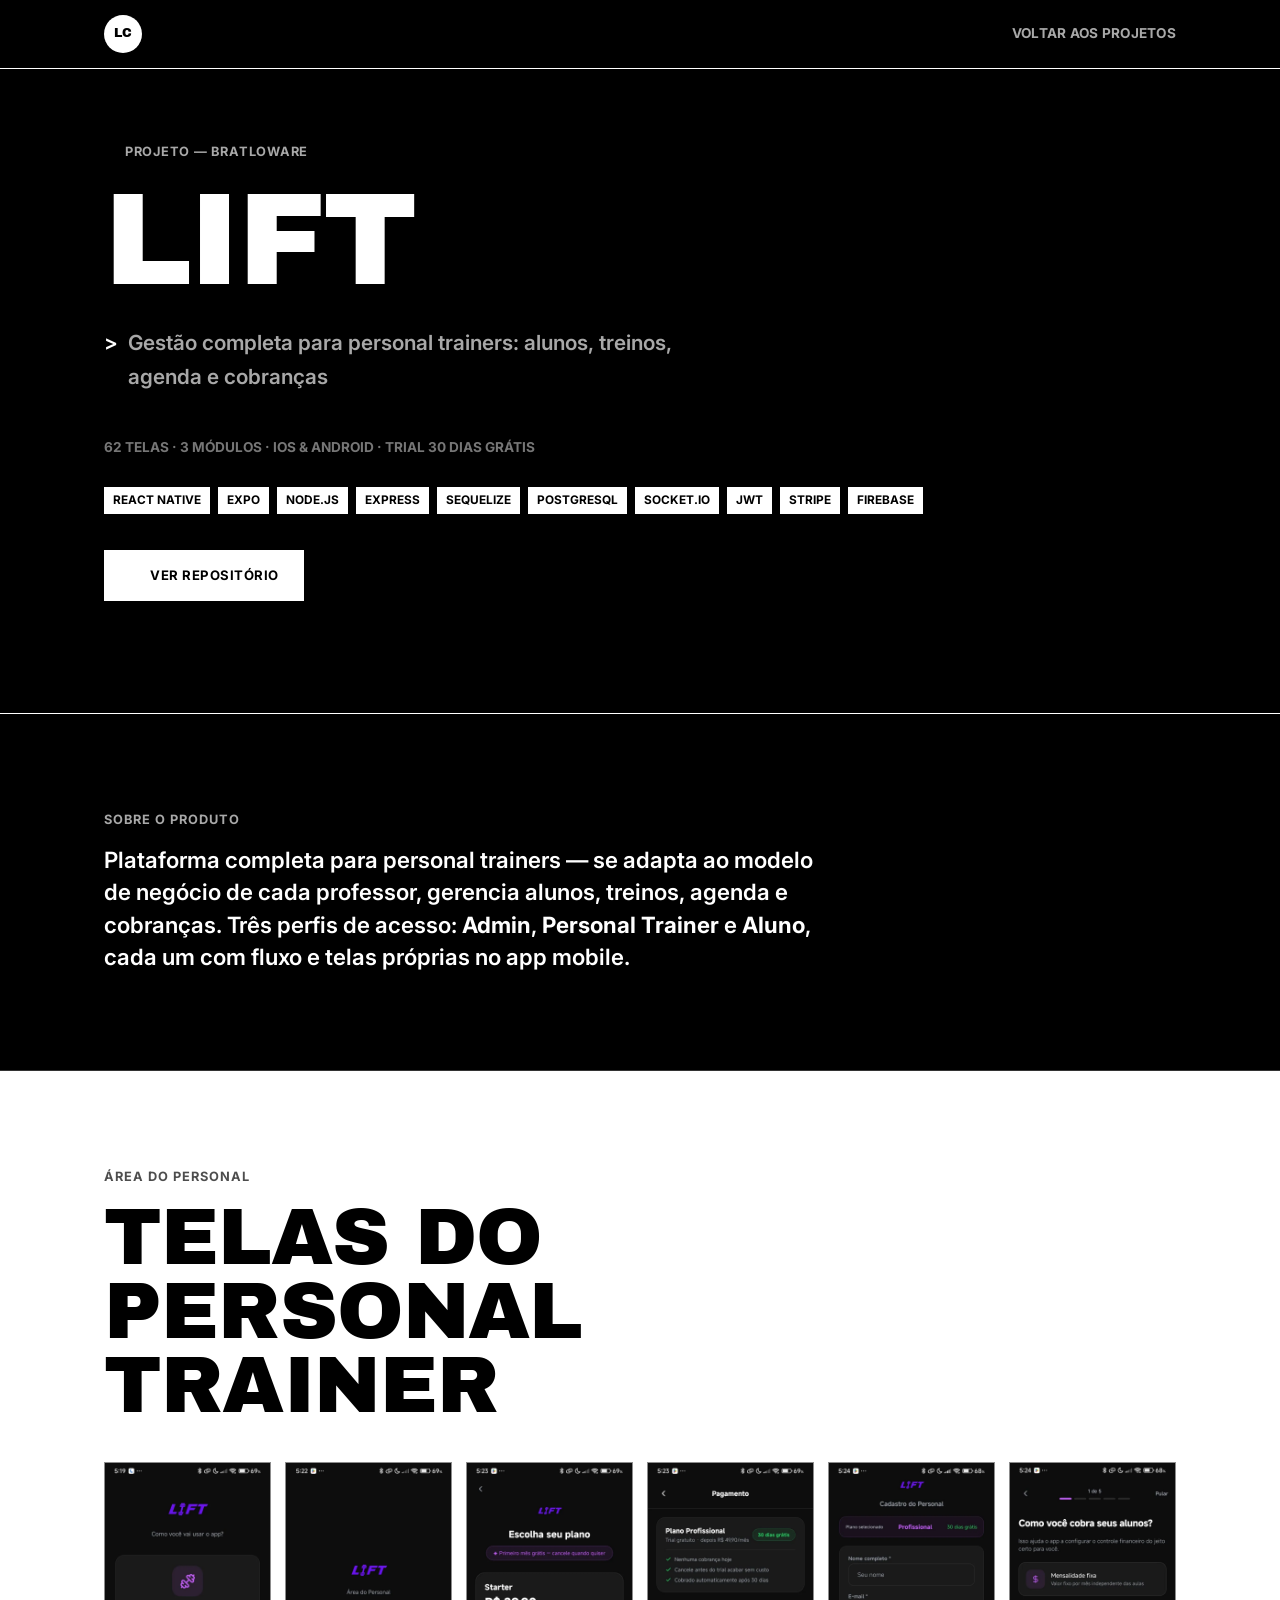
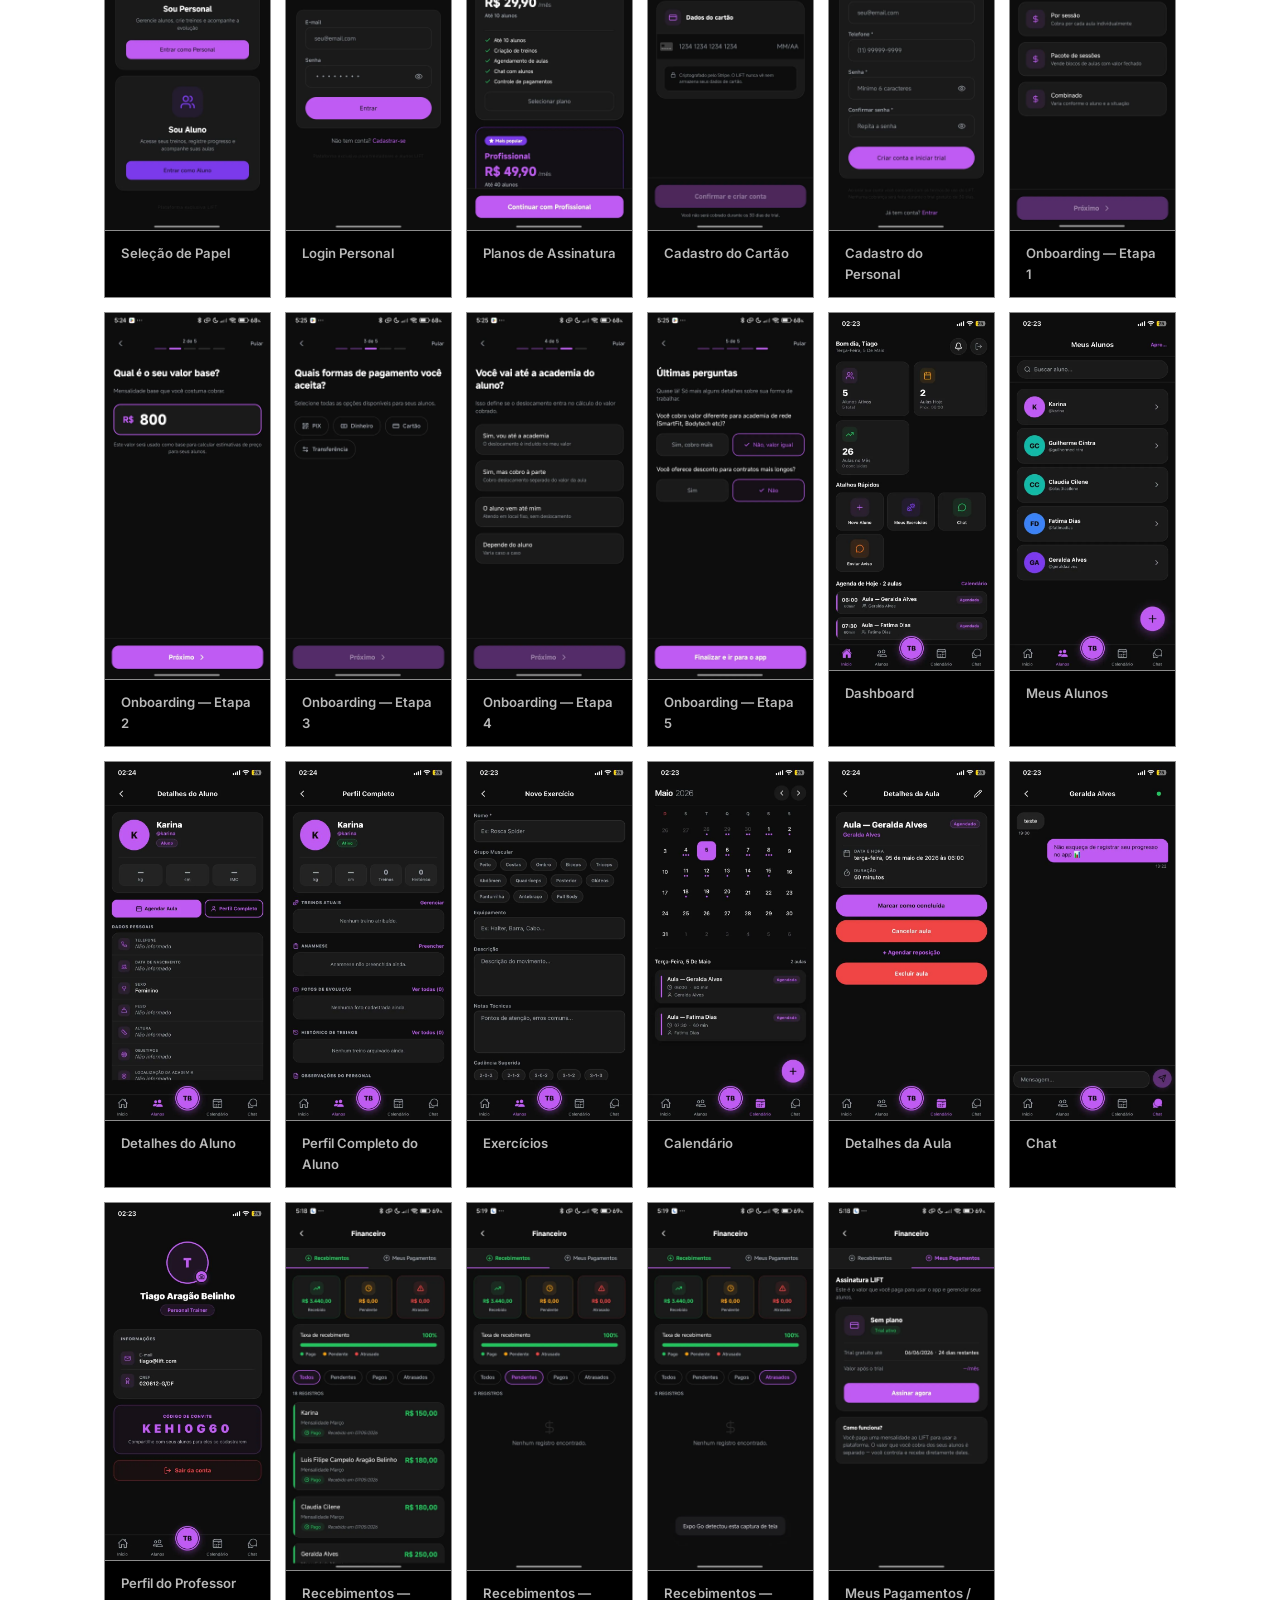
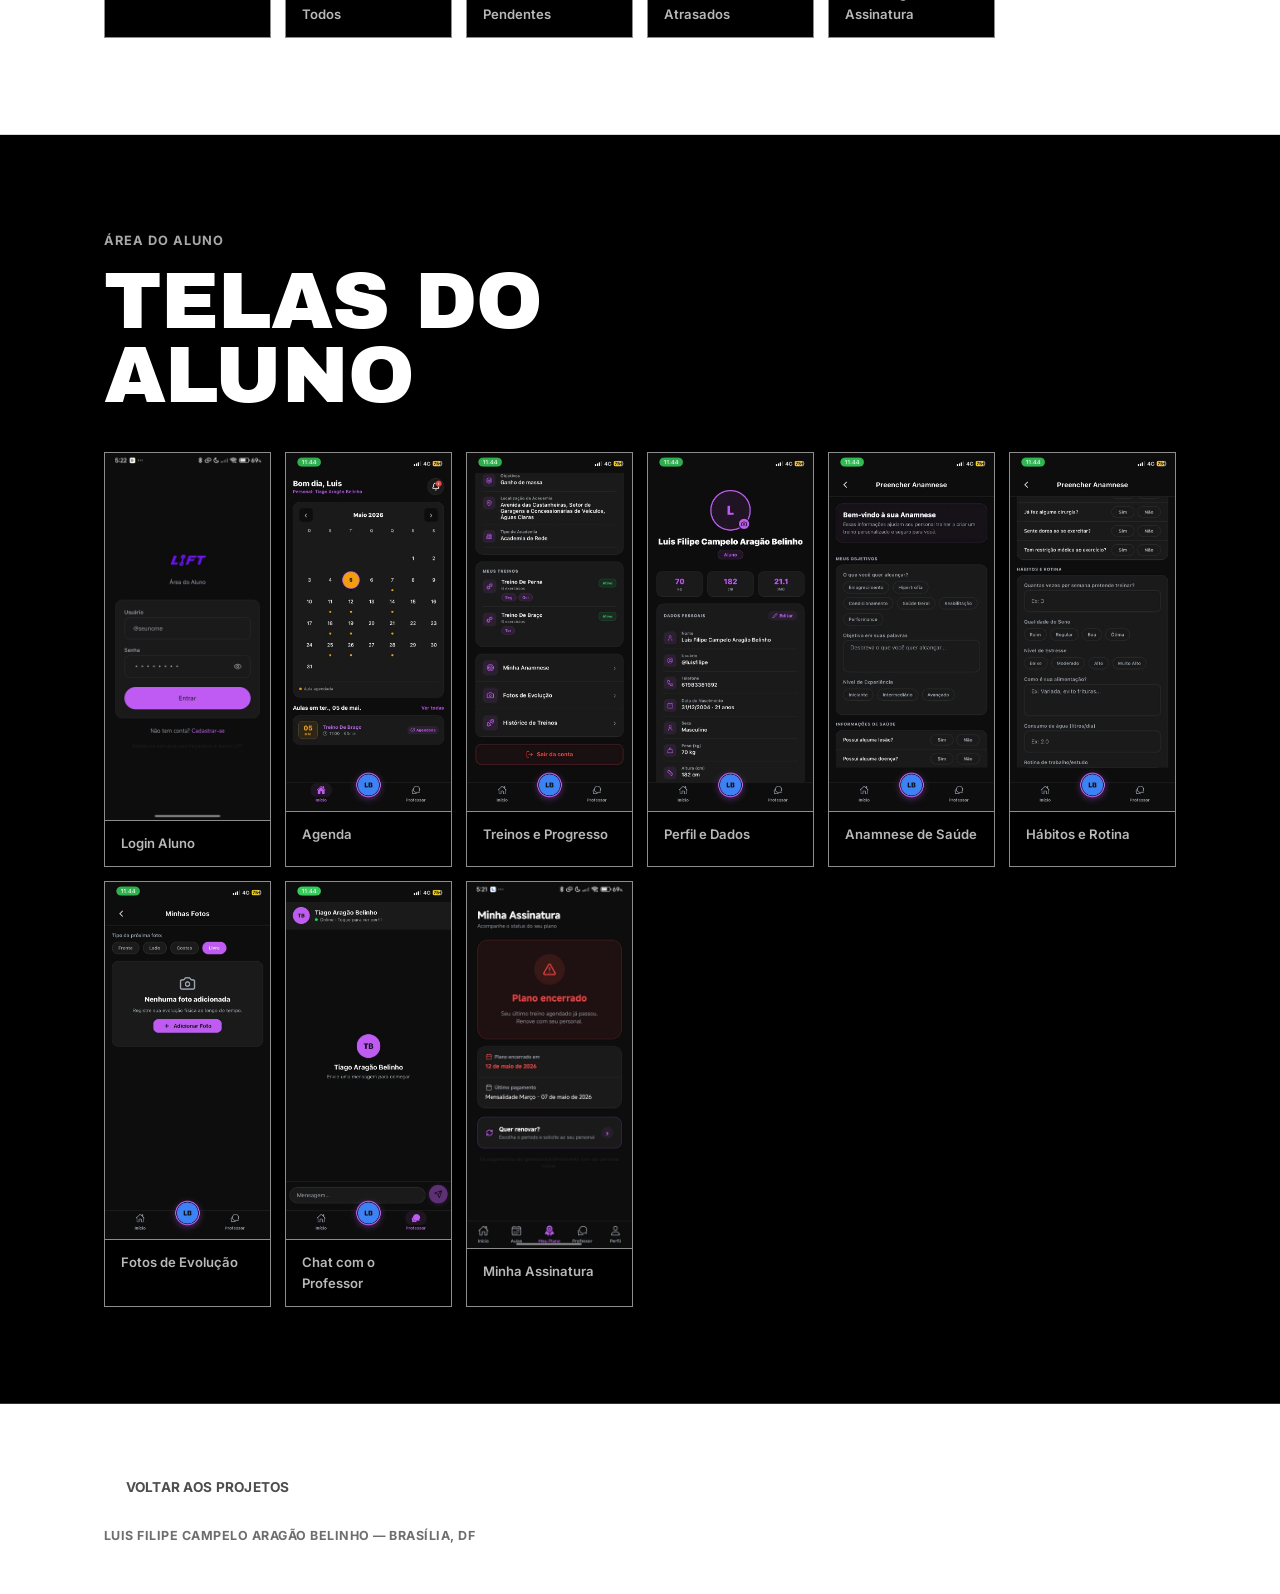
==== commit 0e1aa4e5: "novo estilo" ====
--- a/projetos/lift.html
+++ b/projetos/lift.html
@@ -9,7 +9,7 @@
 
   <link rel="preconnect" href="https://fonts.googleapis.com">
   <link rel="preconnect" href="https://fonts.gstatic.com" crossorigin>
-  <link href="https://fonts.googleapis.com/css2?family=Honk:MORF@15&family=Quantico:ital,wght@0,400;0,700;1,400;1,700&display=swap" rel="stylesheet">
+  <link href="https://fonts.googleapis.com/css2?family=Archivo+Black&family=Inter:ital,wght@0,400;0,500;0,600;0,700;0,800;0,900;1,600&display=swap" rel="stylesheet">
 
   <link rel="stylesheet" href="../assets/css/style.css">
   <link rel="icon" href="data:,">
--- a/assets/css/style.css
+++ b/assets/css/style.css
@@ -1,32 +1,35 @@
 /* ---------------------------------------------------------------
    Luis Filipe Campelo Aragão Belinho — Portfólio
-   Paleta escura sóbria: base grafite-azulada + accent cobre.
-   Tipografia: Honk nos títulos (h1/h2/h3), Quantico no resto.
+   Estilo editorial preto-e-branco inspirado em "Reflect": wordmark
+   gigante em colagem com imagens, alto contraste, zero gradiente
+   colorido — a cor só entra pelas próprias imagens do trabalho.
+   Tipografia: Archivo Black (display) + Inter (corpo/UI).
 --------------------------------------------------------------- */
 
 :root {
-  --bg: #0b0d10;
-  --bg-elevated: #101317;
-  --surface: #15181d;
-  --surface-hover: #1a1e24;
-  --border: #23272e;
-  --border-soft: #1c2027;
-
-  --text: #eae7e1;
-  --text-muted: #9aa0a8;
-  --text-faint: #656b73;
-
-  --accent: #c98a4b;
-  --accent-strong: #e0a165;
-  --accent-soft: rgba(201, 138, 75, 0.14);
-
-  --font-display: "Honk", system-ui, sans-serif;
-  --font-body: "Quantico", system-ui, -apple-system, sans-serif;
-  --font-mono: "Quantico", "SFMono-Regular", Consolas, monospace;
-
-  --max-width: 1080px;
-  --radius: 10px;
-  --transition: 180ms cubic-bezier(0.4, 0, 0.2, 1);
+  --ink: #000000;
+  --paper: #ffffff;
+
+  --bg: var(--ink);
+  --fg: var(--paper);
+  --muted: #a8a8a8;
+  --faint: #767676;
+  --fg-soft: rgba(255, 255, 255, 0.1);
+  --line: rgba(255, 255, 255, 0.2);
+
+  --card-bg: var(--ink);
+  --card-fg: var(--paper);
+  --card-muted: #b8b8b8;
+  --card-faint: #8a8a8a;
+  --card-border: rgba(255, 255, 255, 0.55);
+
+  --font-display: "Archivo Black", "Inter", system-ui, sans-serif;
+  --font-body: "Inter", system-ui, -apple-system, sans-serif;
+  --font-mono: "Inter", system-ui, sans-serif;
+
+  --max-width: 1120px;
+  --radius: 0px;
+  --transition: 160ms cubic-bezier(0.4, 0, 0.2, 1);
 }
 
 /* Reset ----------------------------------------------------------- */
@@ -57,7 +60,7 @@
 
 body {
   background: var(--bg);
-  color: var(--text);
+  color: var(--fg);
   font-family: var(--font-body);
   font-size: 16px;
   line-height: 1.6;
@@ -90,17 +93,20 @@
 h1,
 h2,
 h3 {
-  font-weight: 600;
+  font-weight: 700;
   letter-spacing: -0.01em;
+  text-transform: uppercase;
 }
 
 h1,
 h2 {
   font-family: var(--font-display);
+  font-weight: 400;
 }
 
 h3 {
   font-family: var(--font-body);
+  font-weight: 800;
 }
 
 [data-lucide] {
@@ -120,11 +126,10 @@
   top: -100%;
   left: 24px;
   z-index: 200;
-  background: var(--accent);
-  color: #14100a;
+  background: var(--paper);
+  color: var(--ink);
   padding: 10px 16px;
-  border-radius: 6px;
-  font-weight: 600;
+  font-weight: 700;
   transition: top var(--transition);
 }
 
@@ -133,7 +138,7 @@
 }
 
 :focus-visible {
-  outline: 2px solid var(--accent-strong);
+  outline: 2px solid var(--fg);
   outline-offset: 3px;
 }
 
@@ -142,9 +147,8 @@
   position: sticky;
   top: 0;
   z-index: 100;
-  background: rgba(11, 13, 16, 0.86);
-  backdrop-filter: blur(10px);
-  border-bottom: 1px solid var(--border-soft);
+  background: var(--ink);
+  border-bottom: 1px solid var(--paper);
 }
 
 .header-inner {
@@ -155,14 +159,18 @@
 }
 
 .brand-mark {
-  font-family: var(--font-mono);
-  font-size: 0.95rem;
-  font-weight: 500;
-  letter-spacing: 0.06em;
-  color: var(--accent-strong);
-  border: 1px solid var(--border);
-  border-radius: 6px;
-  padding: 6px 10px;
+  display: inline-flex;
+  align-items: center;
+  justify-content: center;
+  width: 38px;
+  height: 38px;
+  border-radius: 50%;
+  background: var(--paper);
+  color: var(--ink);
+  font-family: var(--font-display);
+  font-size: 0.78rem;
+  font-weight: 400;
+  letter-spacing: 0.02em;
 }
 
 .site-nav ul {
@@ -171,19 +179,22 @@
 }
 
 .site-nav a {
-  font-size: 0.9rem;
-  color: var(--text-muted);
+  font-size: 0.82rem;
+  font-weight: 600;
+  text-transform: uppercase;
+  letter-spacing: 0.04em;
+  color: var(--muted);
   transition: color var(--transition);
 }
 
 .site-nav a:hover,
 .site-nav a.is-active {
-  color: var(--text);
+  color: var(--paper);
 }
 
 .nav-toggle {
   display: none;
-  color: var(--text);
+  color: var(--paper);
 }
 
 .nav-toggle .icon-close {
@@ -199,8 +210,8 @@
 }
 
 .mobile-nav {
-  border-top: 1px solid var(--border-soft);
-  background: var(--bg-elevated);
+  border-top: 1px solid var(--line);
+  background: var(--ink);
 }
 
 .mobile-nav ul {
@@ -213,12 +224,14 @@
   display: block;
   padding: 12px 0;
   font-size: 0.95rem;
-  color: var(--text-muted);
-  border-bottom: 1px solid var(--border-soft);
+  font-weight: 600;
+  text-transform: uppercase;
+  color: var(--muted);
+  border-bottom: 1px solid var(--line);
 }
 
 .mobile-nav a:hover {
-  color: var(--text);
+  color: var(--paper);
 }
 
 @media (max-width: 720px) {
@@ -232,44 +245,122 @@
 
 /* Hero --------------------------------------------------------------- */
 .hero {
-  padding: 112px 0 88px;
-  border-bottom: 1px solid var(--border-soft);
+  position: relative;
+  overflow: hidden;
+  padding: 96px 0 88px;
+  border-bottom: 1px solid var(--paper);
+}
+
+.hero-collage {
+  position: absolute;
+  inset: 0;
+  z-index: 1;
+}
+
+.collage-tile {
+  position: absolute;
+  width: 220px;
+  height: auto;
+  object-fit: cover;
+  filter: grayscale(15%) contrast(1.05);
+  box-shadow: 0 30px 60px rgba(0, 0, 0, 0.5);
+}
+
+.collage-tile-1 {
+  top: 4%;
+  right: 6%;
+  width: 260px;
+  transform: rotate(3deg);
+}
+
+.collage-tile-2 {
+  top: 46%;
+  right: 20%;
+  width: 170px;
+  transform: rotate(-4deg);
+}
+
+.collage-tile-3 {
+  bottom: 4%;
+  right: 2%;
+  width: 200px;
+  transform: rotate(6deg);
+}
+
+.blob {
+  position: absolute;
+  border-radius: 50%;
+  filter: blur(0.5px);
+}
+
+.blob-1 {
+  width: 130px;
+  height: 130px;
+  top: 34%;
+  right: 42%;
+  background: radial-gradient(circle at 32% 28%, #fff 0%, #cfd8ff 10%, #5f6fd0 34%, #171b3c 70%, #05060f 100%);
+  box-shadow: 0 20px 50px rgba(0, 0, 0, 0.5);
+}
+
+.blob-2 {
+  width: 70px;
+  height: 70px;
+  bottom: 10%;
+  right: 34%;
+  background: radial-gradient(circle at 30% 25%, #fff 0%, #f6d9c9 14%, #d97a4a 45%, #6b2f16 80%, #200c05 100%);
+  box-shadow: 0 14px 32px rgba(0, 0, 0, 0.45);
+}
+
+@media (max-width: 900px) {
+  .hero-collage {
+    display: none;
+  }
+}
+
+.hero-inner {
+  position: relative;
+  z-index: 2;
 }
 
 .hero-eyebrow {
   display: inline-flex;
   align-items: center;
   gap: 8px;
-  font-family: var(--font-mono);
-  font-size: 0.82rem;
-  color: var(--text-muted);
-  margin-bottom: 24px;
+  font-size: 0.8rem;
+  font-weight: 700;
+  text-transform: uppercase;
+  letter-spacing: 0.06em;
+  color: var(--muted);
+  margin-bottom: 20px;
 }
 
 .hero-eyebrow [data-lucide] {
   width: 1em;
   height: 1em;
-  color: var(--accent);
+  color: var(--paper);
 }
 
 .hero-name {
-  font-size: clamp(2.5rem, 6vw, 4.25rem);
-  line-height: 1.05;
-  margin-bottom: 18px;
+  font-size: clamp(2.6rem, 10.5vw, 8.2rem);
+  line-height: 0.88;
+  letter-spacing: -0.02em;
+  margin-bottom: 28px;
+  max-width: 16ch;
 }
 
 .hero-role {
   display: flex;
   align-items: baseline;
   gap: 10px;
-  font-size: clamp(1.1rem, 2.4vw, 1.4rem);
-  color: var(--text-muted);
+  font-size: clamp(1.05rem, 2.2vw, 1.3rem);
+  font-weight: 600;
+  color: var(--muted);
   margin-bottom: 44px;
+  max-width: 46ch;
 }
 
 .prompt-mark {
-  font-family: var(--font-mono);
-  color: var(--accent);
+  color: var(--paper);
 }
 
 .hero-actions {
@@ -283,12 +374,13 @@
   display: inline-flex;
   align-items: center;
   gap: 8px;
-  padding: 13px 22px;
-  border-radius: 8px;
-  font-size: 0.92rem;
-  font-weight: 500;
-  border: 1px solid transparent;
-  transition: background var(--transition), border-color var(--transition), transform var(--transition);
+  padding: 14px 24px;
+  font-size: 0.82rem;
+  font-weight: 700;
+  text-transform: uppercase;
+  letter-spacing: 0.04em;
+  border: 1px solid var(--paper);
+  transition: background var(--transition), color var(--transition), transform var(--transition);
 }
 
 .btn [data-lucide] {
@@ -301,93 +393,195 @@
 }
 
 .btn-primary {
-  background: var(--accent);
-  color: #14100a;
+  background: var(--paper);
+  color: var(--ink);
 }
 
 .btn-primary:hover {
-  background: var(--accent-strong);
+  background: var(--ink);
+  color: var(--paper);
 }
 
 .btn-ghost {
-  border-color: var(--border);
-  color: var(--text);
+  background: transparent;
+  color: var(--paper);
 }
 
 .btn-ghost:hover {
-  border-color: var(--accent);
-  background: var(--surface);
+  background: var(--paper);
+  color: var(--ink);
 }
 
 .hero-social {
   display: flex;
-  gap: 14px;
+  gap: 12px;
 }
 
 .hero-social a {
   display: inline-flex;
   align-items: center;
   justify-content: center;
-  width: 40px;
-  height: 40px;
-  border: 1px solid var(--border);
-  border-radius: 8px;
-  color: var(--text-muted);
-  transition: color var(--transition), border-color var(--transition);
+  width: 42px;
+  height: 42px;
+  border: 1px solid var(--line);
+  color: var(--muted);
+  transition: color var(--transition), border-color var(--transition), background var(--transition);
 }
 
 .hero-social a:hover {
-  color: var(--accent-strong);
-  border-color: var(--accent);
+  color: var(--ink);
+  border-color: var(--paper);
+  background: var(--paper);
 }
 
 /* Sections ------------------------------------------------------------ */
 .section {
+  position: relative;
   padding: 96px 0;
-  border-bottom: 1px solid var(--border-soft);
+  background: var(--bg);
+  color: var(--fg);
+  border-bottom: 1px solid var(--line);
 }
 
 .section-alt {
-  background: var(--bg-elevated);
+  --bg: var(--paper);
+  --fg: var(--ink);
+  --muted: #4d4d4d;
+  --faint: #6e6e6e;
+  --fg-soft: rgba(0, 0, 0, 0.06);
+  --line: rgba(0, 0, 0, 0.16);
 }
 
 .section-kicker {
-  font-family: var(--font-mono);
   font-size: 0.8rem;
-  color: var(--accent);
-  letter-spacing: 0.04em;
+  font-weight: 700;
+  text-transform: uppercase;
+  color: var(--muted);
+  letter-spacing: 0.08em;
   margin-bottom: 14px;
 }
 
 .section-title {
-  font-size: clamp(2.1rem, 4.2vw, 3rem);
-  margin-bottom: 36px;
-  max-width: 640px;
+  font-size: clamp(2.4rem, 6.5vw, 5rem);
+  line-height: 0.92;
+  margin-bottom: 40px;
+  max-width: 14ch;
 }
 
 .about-text {
-  max-width: 680px;
-  color: var(--text-muted);
-  font-size: 1.02rem;
+  max-width: 720px;
+  color: var(--fg);
+  font-size: clamp(1.1rem, 2vw, 1.4rem);
+  font-weight: 600;
+  line-height: 1.45;
+}
+
+/* Sobre — layout de duas colunas com esfera decorativa ------------------ */
+.sobre-grid {
+  position: relative;
+  display: grid;
+  grid-template-columns: 180px 1fr;
+  gap: 32px;
+  align-items: start;
+}
+
+.sobre-grid .section-kicker {
+  margin-bottom: 0;
+  padding-top: 6px;
+}
+
+.sobre-sphere {
+  position: absolute;
+  z-index: 0;
+  top: -20px;
+  right: 6%;
+  width: 300px;
+  height: 300px;
+  border-radius: 50%;
+  background: radial-gradient(circle at 34% 28%, #ffffff 0%, #d6ddff 10%, #6c7bd6 32%, #1b2350 62%, #05060f 92%);
+  box-shadow: 0 50px 90px rgba(0, 0, 0, 0.55);
+  opacity: 0.92;
+}
+
+.sobre-grid .about-text {
+  position: relative;
+  z-index: 1;
+}
+
+@media (max-width: 720px) {
+  .sobre-grid {
+    grid-template-columns: 1fr;
+  }
+  .sobre-sphere {
+    display: none;
+  }
+}
+
+/* Divider — faixa com wordmark repetido ---------------------------------- */
+.divider-band {
+  position: relative;
+  overflow: hidden;
+  padding: 64px 0;
+  background: var(--ink);
+  border-bottom: 1px solid var(--paper);
+}
+
+.divider-word {
+  font-family: var(--font-display);
+  font-weight: 400;
+  text-transform: uppercase;
+  color: var(--paper);
+  font-size: clamp(3rem, 13vw, 10rem);
+  line-height: 0.85;
+  text-align: center;
+  position: relative;
+  z-index: 2;
+}
+
+.divider-tile {
+  position: absolute;
+  z-index: 1;
+  object-fit: cover;
+  filter: grayscale(10%) contrast(1.05);
+  box-shadow: 0 24px 50px rgba(0, 0, 0, 0.55);
+}
+
+.divider-tile-1 {
+  width: 190px;
+  top: 8%;
+  left: 8%;
+  transform: rotate(-5deg);
+}
+
+.divider-tile-2 {
+  width: 230px;
+  bottom: 6%;
+  right: 8%;
+  transform: rotate(4deg);
+}
+
+@media (max-width: 760px) {
+  .divider-tile {
+    display: none;
+  }
 }
 
 /* Skills ---------------------------------------------------------------- */
 .skills-grid {
   display: grid;
   grid-template-columns: repeat(auto-fit, minmax(230px, 1fr));
-  gap: 20px;
+  gap: 14px;
 }
 
 .skill-group {
-  border: 1px solid var(--border);
-  border-radius: var(--radius);
-  padding: 22px;
-  background: var(--surface);
-  transition: border-color var(--transition);
+  padding: 24px;
+  background: var(--card-bg);
+  border: 1px solid var(--card-border);
+  transition: transform var(--transition);
 }
 
 .skill-group:hover {
-  border-color: var(--accent);
+  transform: translateY(-3px);
 }
 
 .skill-group-head {
@@ -395,12 +589,12 @@
   align-items: center;
   gap: 10px;
   margin-bottom: 16px;
-  color: var(--accent-strong);
+  color: var(--card-fg);
 }
 
 .skill-group-head h3 {
-  font-size: 0.95rem;
-  color: var(--text);
+  font-size: 0.9rem;
+  color: var(--card-fg);
 }
 
 .skill-chips {
@@ -410,10 +604,10 @@
 }
 
 .skill-chips li {
-  font-size: 0.82rem;
-  color: var(--text-muted);
-  border: 1px solid var(--border-soft);
-  border-radius: 6px;
+  font-size: 0.8rem;
+  font-weight: 600;
+  color: var(--card-muted);
+  border: 1px solid var(--card-border);
   padding: 5px 10px;
 }
 
@@ -425,16 +619,15 @@
 }
 
 .project-card {
-  border: 1px solid var(--border);
-  border-radius: var(--radius);
+  border: 1px solid var(--card-border);
   padding: 28px;
-  background: var(--surface);
-  transition: border-color var(--transition), transform var(--transition);
+  background: var(--card-bg);
+  color: var(--card-fg);
+  transition: transform var(--transition);
 }
 
 .project-card:hover {
-  border-color: var(--accent);
-  transform: translateY(-2px);
+  transform: translateY(-3px);
 }
 
 .project-card-head {
@@ -445,7 +638,8 @@
 }
 
 .project-card-head h3 {
-  font-size: 1.15rem;
+  font-size: 1.2rem;
+  color: var(--card-fg);
 }
 
 .project-more-link {
@@ -453,13 +647,14 @@
   align-items: center;
   gap: 6px;
   flex-shrink: 0;
-  font-family: var(--font-mono);
-  font-size: 0.8rem;
-  color: var(--text-muted);
-  padding: 6px 12px;
-  border: 1px solid var(--border);
-  border-radius: 8px;
-  transition: color var(--transition), border-color var(--transition), transform var(--transition);
+  font-size: 0.75rem;
+  font-weight: 700;
+  text-transform: uppercase;
+  letter-spacing: 0.04em;
+  color: var(--card-fg);
+  padding: 8px 14px;
+  border: 1px solid var(--card-border);
+  transition: background var(--transition), color var(--transition), transform var(--transition);
 }
 
 .project-more-link [data-lucide] {
@@ -469,8 +664,8 @@
 }
 
 .project-more-link:hover {
-  color: var(--accent-strong);
-  border-color: var(--accent);
+  background: var(--card-fg);
+  color: var(--card-bg);
 }
 
 .project-more-link:hover [data-lucide] {
@@ -478,7 +673,7 @@
 }
 
 .project-card p {
-  color: var(--text-muted);
+  color: var(--card-muted);
   font-size: 0.94rem;
   margin-bottom: 18px;
 }
@@ -495,16 +690,17 @@
   display: inline-flex;
   align-items: center;
   gap: 6px;
-  font-family: var(--font-mono);
   font-size: 0.75rem;
-  color: var(--text-faint);
+  font-weight: 700;
+  text-transform: uppercase;
+  color: var(--card-faint);
   flex-shrink: 0;
 }
 
 .project-stack-label [data-lucide] {
   width: 0.95em;
   height: 0.95em;
-  color: var(--accent);
+  color: var(--card-fg);
 }
 
 .tag-list {
@@ -514,22 +710,22 @@
 }
 
 .tag-list li {
-  font-family: var(--font-mono);
-  font-size: 0.75rem;
-  color: var(--accent-strong);
-  background: var(--accent-soft);
-  border-radius: 5px;
+  font-size: 0.74rem;
+  font-weight: 700;
+  text-transform: uppercase;
+  color: var(--card-bg);
+  background: var(--card-fg);
   padding: 4px 9px;
 }
 
 /* Em dispositivos com hover real, o stack fica oculto até o cursor passar
-   sobre o card — reforça a leitura "terminal" do rótulo ">" sem esconder
+   sobre o card — reforça a leitura "terminal" do rótulo sem esconder
    a informação de quem usa toque (sem :hover confiável). */
 @media (hover: hover) and (pointer: fine) {
   .project-stack-label::after {
     content: "_";
     margin-left: 1px;
-    color: var(--accent);
+    color: var(--card-fg);
     animation: caret-blink 1.1s steps(1) infinite;
   }
 
@@ -565,13 +761,13 @@
 /* Timeline (Experiência) ---------------------------------------------------- */
 .timeline {
   position: relative;
-  max-width: 680px;
+  max-width: 720px;
 }
 
 .timeline-item {
   position: relative;
   padding-left: 28px;
-  border-left: 1px solid var(--border);
+  border-left: 1px solid var(--line);
 }
 
 .timeline-item:not(:last-child) {
@@ -585,29 +781,32 @@
   width: 9px;
   height: 9px;
   border-radius: 50%;
-  background: var(--accent);
+  background: var(--fg);
 }
 
 .timeline-period {
-  font-family: var(--font-mono);
   font-size: 0.78rem;
-  color: var(--accent);
+  font-weight: 700;
+  text-transform: uppercase;
+  color: var(--fg);
   margin-bottom: 8px;
 }
 
 .timeline-content h3 {
-  font-size: 1.1rem;
+  font-size: 1.15rem;
   margin-bottom: 6px;
+  color: var(--fg);
 }
 
 .timeline-meta {
-  color: var(--text-faint);
+  color: var(--faint);
   font-size: 0.85rem;
+  font-weight: 600;
   margin-bottom: 12px;
 }
 
 .timeline-content p:last-child {
-  color: var(--text-muted);
+  color: var(--muted);
   font-size: 0.94rem;
   max-width: 600px;
 }
@@ -627,7 +826,7 @@
 }
 
 .education-list [data-lucide] {
-  color: var(--accent);
+  color: var(--fg);
   flex-shrink: 0;
   margin-top: 2px;
 }
@@ -635,32 +834,52 @@
 .education-list h3 {
   font-size: 1rem;
   margin-bottom: 4px;
+  color: var(--fg);
 }
 
 /* Certificados ----------------------------------------------------------------- */
 .certificates-grid {
   display: grid;
   grid-template-columns: repeat(auto-fit, minmax(240px, 1fr));
-  gap: 18px;
+  gap: 14px;
 }
 
 .certificate-card {
-  border: 1px solid var(--border);
-  border-radius: var(--radius);
   padding: 22px;
-  background: var(--surface);
-  transition: border-color var(--transition), transform var(--transition);
+  background: var(--card-bg);
+  color: var(--card-fg);
+  border: 1px solid var(--card-border);
+  transition: transform var(--transition);
 }
 
 .certificate-card:hover {
-  border-color: var(--accent);
-  transform: translateY(-2px);
+  transform: translateY(-3px);
 }
 
 .certificate-card-featured {
   grid-column: span 2;
-  border-color: var(--accent);
-  background: linear-gradient(160deg, var(--accent-soft), var(--surface) 60%);
+  background: var(--card-fg);
+  color: var(--card-bg);
+  border-color: var(--card-bg);
+}
+
+.certificate-card-featured .certificate-card-head > [data-lucide]:first-child,
+.certificate-card-featured .certificate-meta {
+  color: var(--card-bg);
+}
+
+.certificate-card-featured .certificate-card-head a {
+  color: var(--card-bg);
+  border-color: var(--card-bg);
+}
+
+.certificate-card-featured .certificate-card-head a:hover {
+  background: var(--card-bg);
+  color: var(--card-fg);
+}
+
+.certificate-card-featured p:not(.certificate-meta) {
+  color: var(--card-bg);
 }
 
 .certificate-card-head {
@@ -671,7 +890,7 @@
 }
 
 .certificate-card-head > [data-lucide]:first-child {
-  color: var(--accent);
+  color: var(--card-fg);
   width: 1.3em;
   height: 1.3em;
 }
@@ -682,31 +901,32 @@
   justify-content: center;
   width: 34px;
   height: 34px;
-  border: 1px solid var(--border);
-  border-radius: 8px;
-  color: var(--text-muted);
-  transition: color var(--transition), border-color var(--transition);
+  border: 1px solid var(--card-border);
+  color: var(--card-fg);
+  transition: color var(--transition), background var(--transition);
 }
 
 .certificate-card-head a:hover {
-  color: var(--accent-strong);
-  border-color: var(--accent);
+  background: var(--card-fg);
+  color: var(--card-bg);
 }
 
 .certificate-card h3 {
   font-size: 1.02rem;
   margin-bottom: 6px;
+  color: var(--card-fg);
 }
 
 .certificate-meta {
-  font-family: var(--font-mono);
-  font-size: 0.78rem;
-  color: var(--text-faint);
+  font-size: 0.76rem;
+  font-weight: 700;
+  text-transform: uppercase;
+  color: var(--card-faint);
 }
 
 .certificate-card p:not(.certificate-meta) {
   margin-top: 10px;
-  color: var(--text-muted);
+  color: var(--card-muted);
   font-size: 0.9rem;
 }
 
@@ -716,44 +936,312 @@
   }
 }
 
+/* Vídeos -------------------------------------------------------------------- */
+.videos-section {
+  overflow: hidden;
+}
+
+.marquee {
+  overflow: hidden;
+  border-top: 1px solid var(--line);
+  border-bottom: 1px solid var(--line);
+  padding: 14px 0;
+  margin-bottom: 40px;
+  -webkit-mask-image: linear-gradient(90deg, transparent, #000 8%, #000 92%, transparent);
+  mask-image: linear-gradient(90deg, transparent, #000 8%, #000 92%, transparent);
+}
+
+.marquee-track {
+  display: flex;
+  align-items: center;
+  gap: 14px;
+  width: max-content;
+  font-size: 0.8rem;
+  font-weight: 700;
+  text-transform: uppercase;
+  letter-spacing: 0.08em;
+  color: var(--faint);
+  white-space: nowrap;
+  animation: marquee-scroll 22s linear infinite;
+}
+
+.marquee-dot {
+  color: var(--fg);
+  font-size: 0.5rem;
+}
+
+@keyframes marquee-scroll {
+  from { transform: translateX(0); }
+  to { transform: translateX(-50%); }
+}
+
+.videos-grid {
+  display: grid;
+  grid-template-columns: repeat(auto-fit, minmax(340px, 1fr));
+  gap: 22px;
+}
+
+.video-card {
+  overflow: hidden;
+  background: var(--card-bg);
+  color: var(--card-fg);
+  border: 1px solid var(--card-border);
+  transition: transform var(--transition);
+}
+
+.video-card:hover {
+  transform: translateY(-3px);
+}
+
+.filmstrip {
+  height: 10px;
+  background-image: radial-gradient(circle, var(--card-bg) 2.5px, transparent 3px);
+  background-size: 18px 10px;
+  background-repeat: repeat-x;
+  background-position: center;
+  background-color: var(--card-border);
+}
+
+.video-frame {
+  position: relative;
+  aspect-ratio: 16 / 9;
+  background: var(--card-bg);
+}
+
+.video-facade {
+  position: absolute;
+  inset: 0;
+  width: 100%;
+  height: 100%;
+  padding: 0;
+  border: none;
+  cursor: pointer;
+  overflow: hidden;
+}
+
+.video-facade img {
+  width: 100%;
+  height: 100%;
+  object-fit: cover;
+  filter: grayscale(30%) brightness(0.7);
+  transition: filter var(--transition), transform 400ms ease;
+}
+
+.video-facade:hover img {
+  filter: grayscale(0%) brightness(0.55);
+  transform: scale(1.04);
+}
+
+.play-button {
+  position: absolute;
+  top: 50%;
+  left: 50%;
+  width: 62px;
+  height: 62px;
+  transform: translate(-50%, -50%);
+  display: flex;
+  align-items: center;
+  justify-content: center;
+}
+
+.play-button [data-lucide] {
+  position: relative;
+  z-index: 2;
+  width: 22px;
+  height: 22px;
+  color: var(--ink);
+  margin-left: 3px;
+}
+
+.play-button::before {
+  content: "";
+  position: absolute;
+  inset: 0;
+  border-radius: 50%;
+  background: var(--paper);
+  z-index: 1;
+}
+
+.play-ring {
+  position: absolute;
+  inset: 0;
+  border: 2px solid var(--paper);
+  border-radius: 50%;
+  animation: play-ping 2.2s ease-out infinite;
+}
+
+.play-ring-delay {
+  animation-delay: 1.1s;
+}
+
+@keyframes play-ping {
+  0% { transform: scale(0.9); opacity: 0.7; }
+  80%, 100% { transform: scale(1.9); opacity: 0; }
+}
+
+.video-iframe {
+  position: absolute;
+  inset: 0;
+  width: 100%;
+  height: 100%;
+  border: none;
+}
+
+.video-meta {
+  padding: 20px 22px 24px;
+}
+
+.video-meta h3 {
+  font-size: 1.05rem;
+  margin-bottom: 6px;
+  color: var(--card-fg);
+}
+
+.video-meta p {
+  color: var(--card-muted);
+  font-size: 0.9rem;
+}
+
+.video-card-soon .video-frame-soon {
+  display: flex;
+  align-items: center;
+  justify-content: center;
+  position: relative;
+  background: var(--card-bg);
+}
+
+.video-frame-soon::after {
+  content: "";
+  position: absolute;
+  inset: 0;
+  background: linear-gradient(115deg, transparent 40%, var(--fg-soft) 50%, transparent 60%);
+  background-size: 250% 250%;
+  animation: soon-sweep 5s ease-in-out infinite;
+  pointer-events: none;
+}
+
+@keyframes soon-sweep {
+  0% { background-position: 120% 0%; }
+  50% { background-position: -20% 100%; }
+  100% { background-position: 120% 0%; }
+}
+
+.soon-content {
+  position: relative;
+  z-index: 1;
+  display: flex;
+  flex-direction: column;
+  align-items: center;
+  gap: 14px;
+}
+
+.rec-dot {
+  width: 10px;
+  height: 10px;
+  border-radius: 50%;
+  background: var(--card-fg);
+  animation: rec-pulse 1.6s ease-in-out infinite;
+}
+
+@keyframes rec-pulse {
+  0%, 100% { box-shadow: 0 0 0 0 rgba(255, 255, 255, 0.25); opacity: 1; }
+  50% { box-shadow: 0 0 0 8px transparent; opacity: 0.6; }
+}
+
+.soon-label {
+  font-size: 0.78rem;
+  font-weight: 700;
+  letter-spacing: 0.12em;
+  text-transform: uppercase;
+  color: var(--card-faint);
+}
+
+.waveform {
+  display: flex;
+  align-items: flex-end;
+  gap: 4px;
+  height: 26px;
+}
+
+.waveform span {
+  width: 3px;
+  background: var(--card-fg);
+  border-radius: 2px;
+  animation: wave-bounce 1.2s ease-in-out infinite;
+  opacity: 0.7;
+}
+
+.waveform span:nth-child(1) { height: 30%; animation-delay: 0ms; }
+.waveform span:nth-child(2) { height: 60%; animation-delay: 90ms; }
+.waveform span:nth-child(3) { height: 100%; animation-delay: 180ms; }
+.waveform span:nth-child(4) { height: 45%; animation-delay: 270ms; }
+.waveform span:nth-child(5) { height: 80%; animation-delay: 360ms; }
+.waveform span:nth-child(6) { height: 55%; animation-delay: 450ms; }
+.waveform span:nth-child(7) { height: 35%; animation-delay: 540ms; }
+
+@keyframes wave-bounce {
+  0%, 100% { transform: scaleY(0.5); }
+  50% { transform: scaleY(1); }
+}
+
 /* Footer / Contato ------------------------------------------------------------- */
 .site-footer {
-  padding: 88px 0 56px;
+  --bg: var(--paper);
+  --fg: var(--ink);
+  --muted: #4d4d4d;
+  --faint: #6e6e6e;
+  --line: rgba(0, 0, 0, 0.16);
+  background: var(--bg);
+  color: var(--fg);
+  padding: 72px 0 48px;
+}
+
+.footer-wordmark {
+  font-family: var(--font-display);
+  font-weight: 400;
+  text-transform: uppercase;
+  font-size: clamp(2.4rem, 9vw, 6rem);
+  line-height: 0.9;
+  margin-bottom: 48px;
 }
 
 .contact-list {
-  display: grid;
-  grid-template-columns: repeat(auto-fit, minmax(240px, 1fr));
-  gap: 14px;
+  display: flex;
+  flex-direction: column;
+  gap: 4px;
   margin-bottom: 56px;
+  max-width: 420px;
 }
 
 .contact-list a {
   display: flex;
   align-items: center;
   gap: 12px;
-  padding: 14px 16px;
-  border: 1px solid var(--border);
-  border-radius: var(--radius);
-  color: var(--text-muted);
-  font-size: 0.9rem;
-  transition: color var(--transition), border-color var(--transition);
+  padding: 12px 0;
+  border-bottom: 1px solid var(--line);
+  color: var(--fg);
+  font-size: 0.98rem;
+  font-weight: 600;
+  transition: gap var(--transition), color var(--transition);
 }
 
 .contact-list a:hover {
-  color: var(--text);
-  border-color: var(--accent);
+  gap: 18px;
+  color: var(--fg);
+  text-decoration: underline;
 }
 
 .contact-list [data-lucide] {
-  color: var(--accent);
+  color: var(--fg);
   flex-shrink: 0;
 }
 
 .footer-note {
-  font-family: var(--font-mono);
   font-size: 0.78rem;
-  color: var(--text-faint);
+  font-weight: 700;
+  text-transform: uppercase;
+  letter-spacing: 0.04em;
+  color: var(--faint);
 }
 
 /* Project detail pages ---------------------------------------------------- */
@@ -761,8 +1249,11 @@
   display: inline-flex;
   align-items: center;
   gap: 8px;
-  font-size: 0.88rem;
-  color: var(--text-muted);
+  font-size: 0.85rem;
+  font-weight: 700;
+  text-transform: uppercase;
+  letter-spacing: 0.02em;
+  color: var(--muted);
   transition: color var(--transition);
 }
 
@@ -772,7 +1263,7 @@
 }
 
 .back-link:hover {
-  color: var(--accent-strong);
+  color: var(--fg);
 }
 
 .site-footer .back-link {
@@ -784,9 +1275,10 @@
 }
 
 .project-meta-line {
-  font-family: var(--font-mono);
   font-size: 0.85rem;
-  color: var(--text-faint);
+  font-weight: 700;
+  text-transform: uppercase;
+  color: var(--faint);
   margin-bottom: 28px;
 }
 
@@ -797,7 +1289,7 @@
 .screens-grid {
   display: grid;
   grid-template-columns: repeat(auto-fit, minmax(300px, 1fr));
-  gap: 22px;
+  gap: 14px;
 }
 
 .screens-grid-phone {
@@ -805,16 +1297,14 @@
 }
 
 .screen-card {
-  border: 1px solid var(--border);
-  border-radius: var(--radius);
   overflow: hidden;
-  background: var(--surface);
-  transition: border-color var(--transition), transform var(--transition);
+  background: var(--card-bg);
+  border: 1px solid var(--card-border);
+  transition: transform var(--transition);
 }
 
 .screen-card:hover {
-  border-color: var(--accent);
-  transform: translateY(-2px);
+  transform: translateY(-3px);
 }
 
 .screen-trigger {
@@ -835,9 +1325,10 @@
 
 .screen-card figcaption {
   padding: 12px 16px;
-  font-size: 0.85rem;
-  color: var(--text-muted);
-  border-top: 1px solid var(--border-soft);
+  font-size: 0.82rem;
+  font-weight: 600;
+  color: var(--card-muted);
+  border-top: 1px solid var(--card-border);
 }
 
 .lightbox {
@@ -848,8 +1339,7 @@
   align-items: center;
   justify-content: center;
   padding: 40px;
-  background: rgba(6, 7, 9, 0.92);
-  backdrop-filter: blur(4px);
+  background: rgba(0, 0, 0, 0.94);
 }
 
 .lightbox[hidden] {
@@ -859,8 +1349,7 @@
 .lightbox img {
   max-width: 100%;
   max-height: 100%;
-  border-radius: 8px;
-  border: 1px solid var(--border);
+  border: 1px solid var(--paper);
 }
 
 .lightbox-close {
@@ -872,14 +1361,13 @@
   justify-content: center;
   width: 40px;
   height: 40px;
-  border: 1px solid var(--border);
-  border-radius: 8px;
-  color: var(--text);
-  background: var(--bg-elevated);
-  transition: border-color var(--transition), color var(--transition);
+  border: 1px solid var(--paper);
+  color: var(--paper);
+  background: var(--ink);
+  transition: background var(--transition), color var(--transition);
 }
 
 .lightbox-close:hover {
-  color: var(--accent-strong);
-  border-color: var(--accent);
-}
+  background: var(--paper);
+  color: var(--ink);
+}
